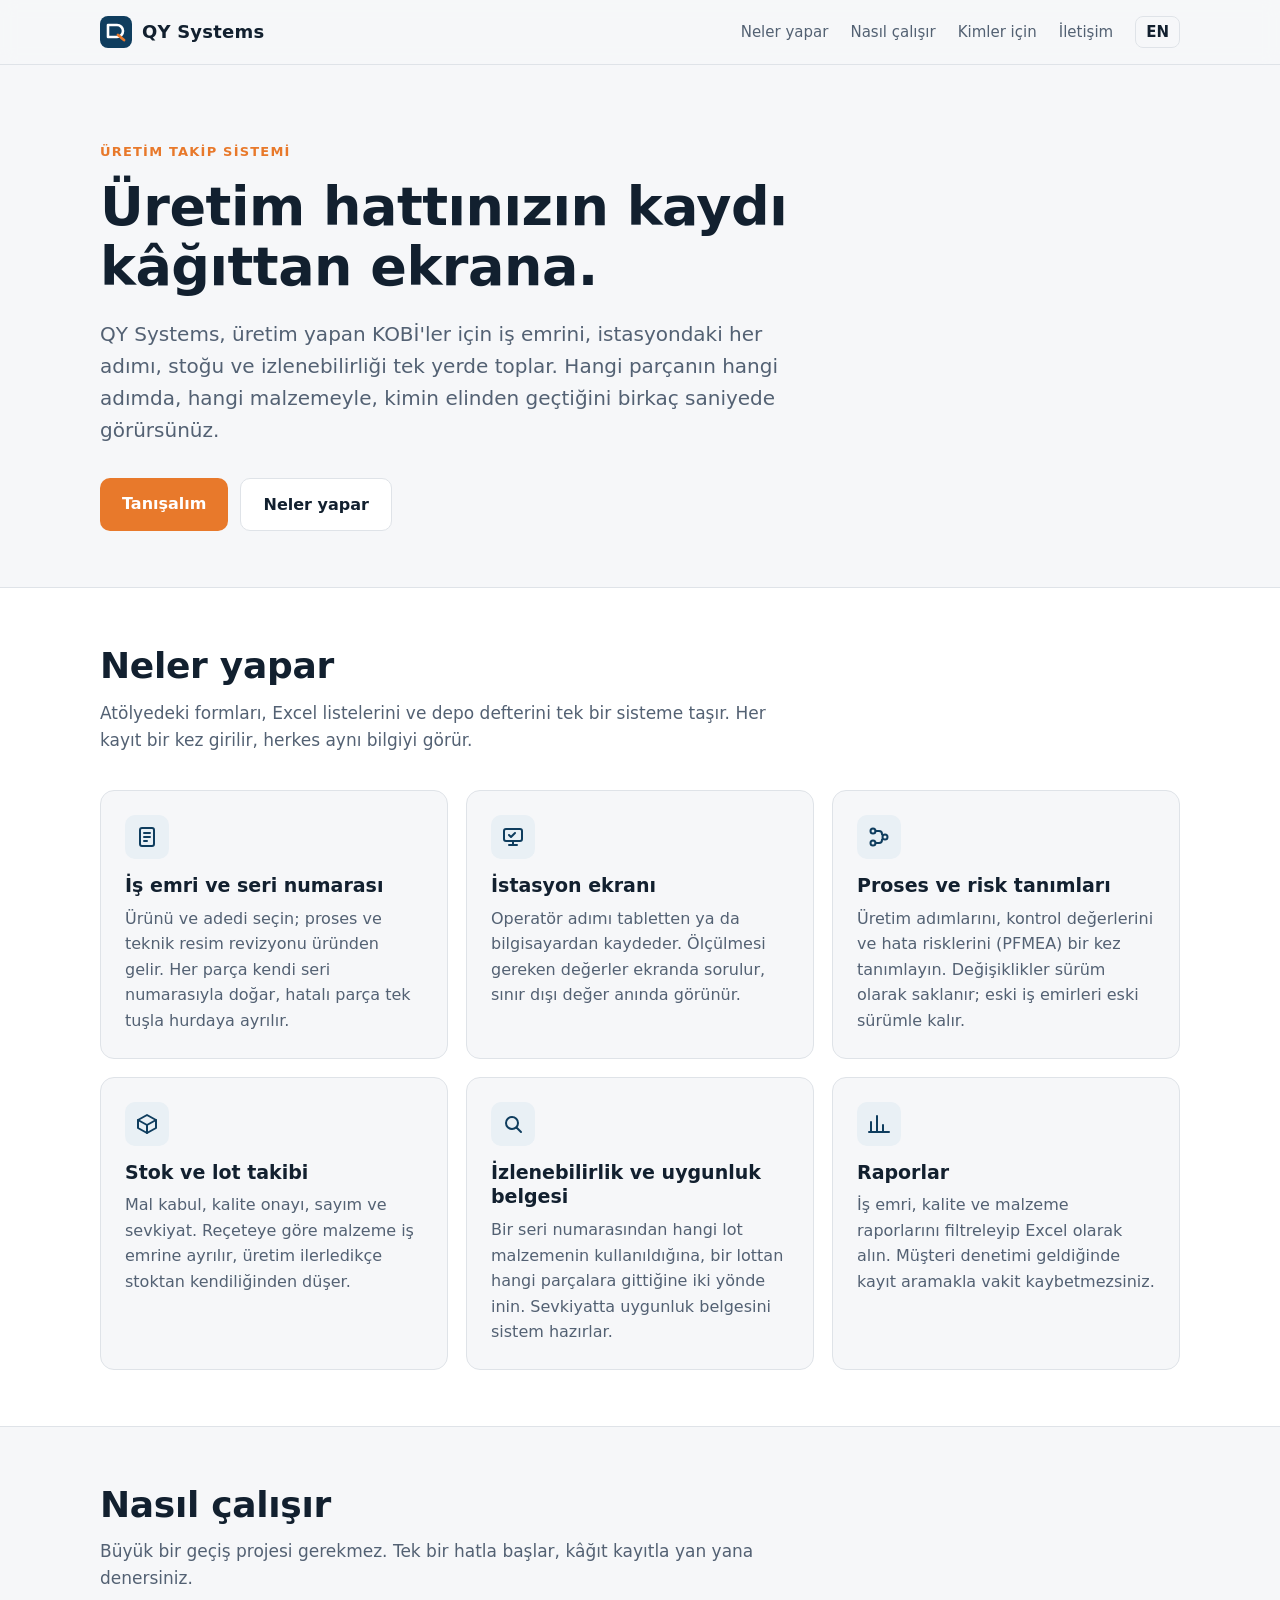
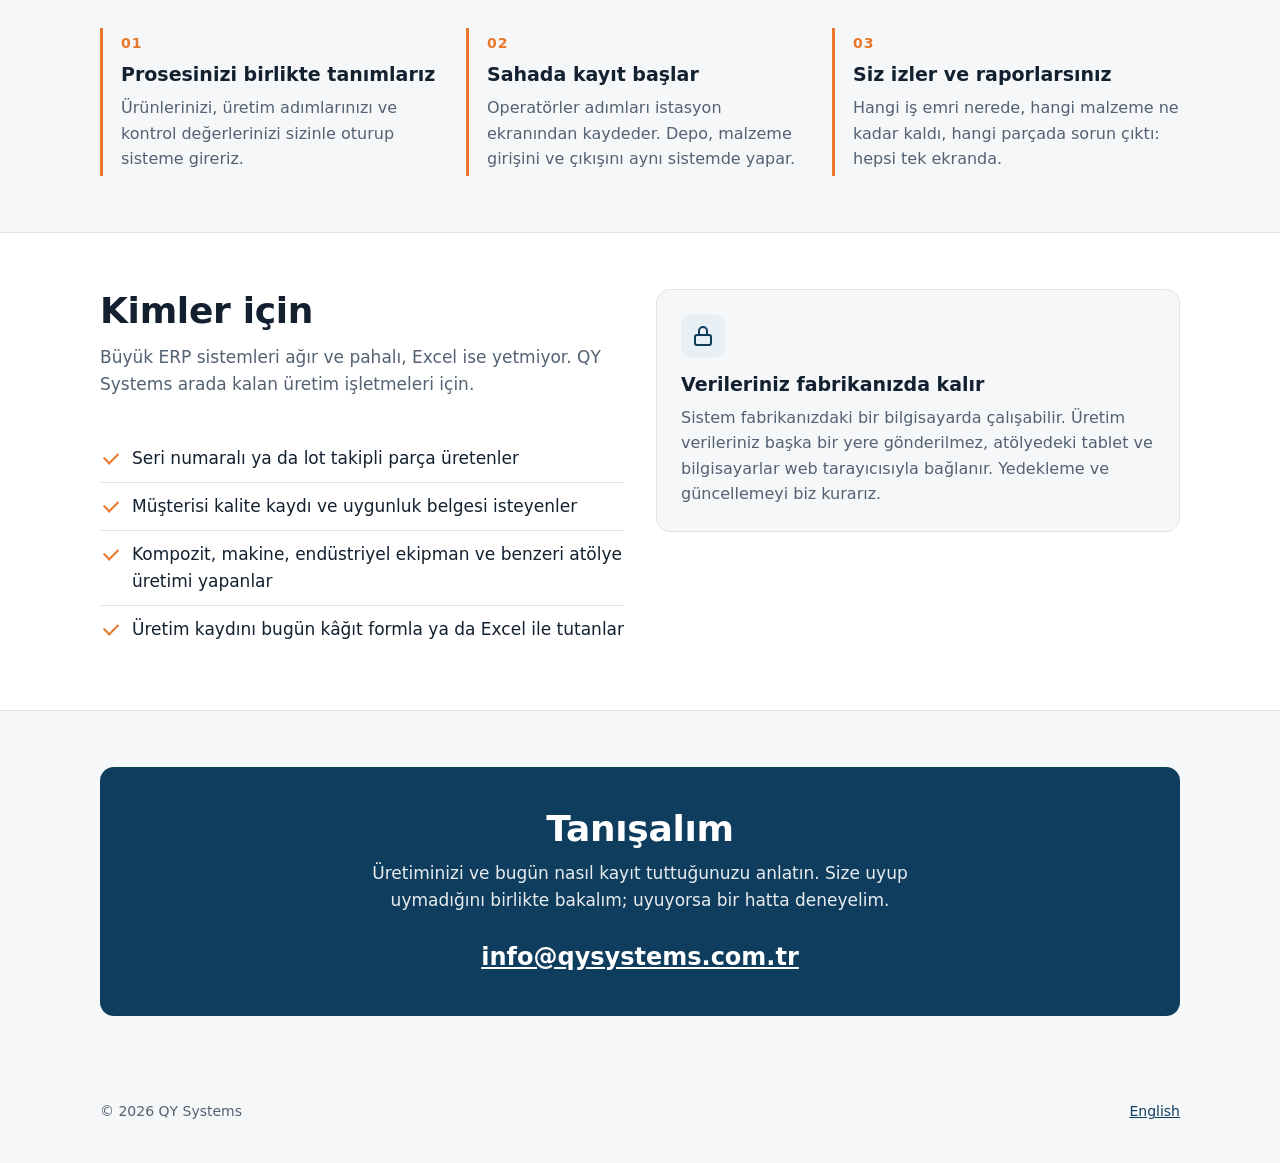
==== index.html @ 92a80983 "Site: ilk tanıtım sayfası - Türkçe ana sayfa ve İngilizce sayfa (en/) - Ortak görünüm, açık ve koyu " ====
<!doctype html>
<html lang="tr">
<head>
  <meta charset="utf-8">
  <meta name="viewport" content="width=device-width, initial-scale=1">
  <title>QY Systems | Üretim takip sistemi</title>
  <meta name="description" content="QY Systems, üretim yapan KOBİ'ler için iş emri, istasyon kaydı, stok ve izlenebilirliği tek yerde toplayan üretim takip sistemidir.">
  <link rel="icon" href="favicon.svg" type="image/svg+xml">
  <link rel="alternate" hreflang="tr" href="https://qysystems.com.tr/">
  <link rel="alternate" hreflang="en" href="https://qysystems.com.tr/en/">
  <meta property="og:title" content="QY Systems | Üretim takip sistemi">
  <meta property="og:description" content="İş emri, istasyon kaydı, stok ve izlenebilirlik tek yerde.">
  <meta property="og:type" content="website">
  <meta property="og:url" content="https://qysystems.com.tr/">
  <meta property="og:locale" content="tr_TR">
  <link rel="stylesheet" href="style.css">
</head>
<body>

<header class="top">
  <div class="wrap">
    <a class="brand" href="./" aria-label="QY Systems ana sayfa">
      <svg viewBox="0 0 32 32" aria-hidden="true"><rect width="32" height="32" rx="8" fill="#0f3d5e"/><path d="M8 9h9a6 6 0 0 1 6 6v0a6 6 0 0 1-6 6H8z" fill="none" stroke="#fff" stroke-width="2.6" stroke-linejoin="round"/><path d="M18 19l6 5" stroke="#e8792b" stroke-width="2.8" stroke-linecap="round"/></svg>
      QY Systems
    </a>
    <nav class="nav" aria-label="Ana menü">
      <a href="#ozellikler">Neler yapar</a>
      <a href="#nasil">Nasıl çalışır</a>
      <a href="#kimler">Kimler için</a>
      <a href="#iletisim">İletişim</a>
      <a class="lang" href="en/" hreflang="en" lang="en">EN</a>
    </nav>
  </div>
</header>

<main>

<div class="hero">
  <div class="wrap">
    <span class="eyebrow">Üretim takip sistemi</span>
    <h1>Üretim hattınızın kaydı kâğıttan ekrana.</h1>
    <p class="lead">QY Systems, üretim yapan KOBİ'ler için iş emrini, istasyondaki her adımı, stoğu ve izlenebilirliği tek yerde toplar. Hangi parçanın hangi adımda, hangi malzemeyle, kimin elinden geçtiğini birkaç saniyede görürsünüz.</p>
    <div class="buttons">
      <a class="btn primary" href="#iletisim">Tanışalım</a>
      <a class="btn ghost" href="#ozellikler">Neler yapar</a>
    </div>
  </div>
</div>

<section class="alt" id="ozellikler">
  <div class="wrap">
    <h2>Neler yapar</h2>
    <p class="section-lead">Atölyedeki formları, Excel listelerini ve depo defterini tek bir sisteme taşır. Her kayıt bir kez girilir, herkes aynı bilgiyi görür.</p>
    <div class="grid">
      <article class="card">
        <div class="icon"><svg viewBox="0 0 24 24" fill="none" stroke="currentColor" stroke-width="2" stroke-linecap="round" stroke-linejoin="round" aria-hidden="true"><rect x="5" y="3" width="14" height="18" rx="2"/><path d="M9 8h6M9 12h6M9 16h3"/></svg></div>
        <h3>İş emri ve seri numarası</h3>
        <p>Ürünü ve adedi seçin; proses ve teknik resim revizyonu üründen gelir. Her parça kendi seri numarasıyla doğar, hatalı parça tek tuşla hurdaya ayrılır.</p>
      </article>
      <article class="card">
        <div class="icon"><svg viewBox="0 0 24 24" fill="none" stroke="currentColor" stroke-width="2" stroke-linecap="round" stroke-linejoin="round" aria-hidden="true"><rect x="3" y="4" width="18" height="12" rx="2"/><path d="M8 20h8M12 16v4M8 10l2 2 4-4"/></svg></div>
        <h3>İstasyon ekranı</h3>
        <p>Operatör adımı tabletten ya da bilgisayardan kaydeder. Ölçülmesi gereken değerler ekranda sorulur, sınır dışı değer anında görünür.</p>
      </article>
      <article class="card">
        <div class="icon"><svg viewBox="0 0 24 24" fill="none" stroke="currentColor" stroke-width="2" stroke-linecap="round" stroke-linejoin="round" aria-hidden="true"><circle cx="6" cy="6" r="2.5"/><circle cx="18" cy="12" r="2.5"/><circle cx="6" cy="18" r="2.5"/><path d="M8.5 6H12a3 3 0 0 1 3 3v.5M8.5 18H12a3 3 0 0 0 3-3v-.5"/></svg></div>
        <h3>Proses ve risk tanımları</h3>
        <p>Üretim adımlarını, kontrol değerlerini ve hata risklerini (PFMEA) bir kez tanımlayın. Değişiklikler sürüm olarak saklanır; eski iş emirleri eski sürümle kalır.</p>
      </article>
      <article class="card">
        <div class="icon"><svg viewBox="0 0 24 24" fill="none" stroke="currentColor" stroke-width="2" stroke-linecap="round" stroke-linejoin="round" aria-hidden="true"><path d="M3 8l9-5 9 5v8l-9 5-9-5z"/><path d="M3 8l9 5 9-5M12 13v8"/></svg></div>
        <h3>Stok ve lot takibi</h3>
        <p>Mal kabul, kalite onayı, sayım ve sevkiyat. Reçeteye göre malzeme iş emrine ayrılır, üretim ilerledikçe stoktan kendiliğinden düşer.</p>
      </article>
      <article class="card">
        <div class="icon"><svg viewBox="0 0 24 24" fill="none" stroke="currentColor" stroke-width="2" stroke-linecap="round" stroke-linejoin="round" aria-hidden="true"><circle cx="11" cy="11" r="6"/><path d="M20 20l-4.5-4.5"/></svg></div>
        <h3>İzlenebilirlik ve uygunluk belgesi</h3>
        <p>Bir seri numarasından hangi lot malzemenin kullanıldığına, bir lottan hangi parçalara gittiğine iki yönde inin. Sevkiyatta uygunluk belgesini sistem hazırlar.</p>
      </article>
      <article class="card">
        <div class="icon"><svg viewBox="0 0 24 24" fill="none" stroke="currentColor" stroke-width="2" stroke-linecap="round" stroke-linejoin="round" aria-hidden="true"><path d="M4 20V10M10 20V4M16 20v-7M22 20H2"/></svg></div>
        <h3>Raporlar</h3>
        <p>İş emri, kalite ve malzeme raporlarını filtreleyip Excel olarak alın. Müşteri denetimi geldiğinde kayıt aramakla vakit kaybetmezsiniz.</p>
      </article>
    </div>
  </div>
</section>

<section id="nasil">
  <div class="wrap">
    <h2>Nasıl çalışır</h2>
    <p class="section-lead">Büyük bir geçiş projesi gerekmez. Tek bir hatla başlar, kâğıt kayıtla yan yana denersiniz.</p>
    <ol class="steps">
      <li>
        <h3>Prosesinizi birlikte tanımlarız</h3>
        <p>Ürünlerinizi, üretim adımlarınızı ve kontrol değerlerinizi sizinle oturup sisteme gireriz.</p>
      </li>
      <li>
        <h3>Sahada kayıt başlar</h3>
        <p>Operatörler adımları istasyon ekranından kaydeder. Depo, malzeme girişini ve çıkışını aynı sistemde yapar.</p>
      </li>
      <li>
        <h3>Siz izler ve raporlarsınız</h3>
        <p>Hangi iş emri nerede, hangi malzeme ne kadar kaldı, hangi parçada sorun çıktı: hepsi tek ekranda.</p>
      </li>
    </ol>
  </div>
</section>

<section class="alt" id="kimler">
  <div class="wrap split">
    <div>
      <h2>Kimler için</h2>
      <p class="section-lead">Büyük ERP sistemleri ağır ve pahalı, Excel ise yetmiyor. QY Systems arada kalan üretim işletmeleri için.</p>
      <ul class="checks">
        <li>Seri numaralı ya da lot takipli parça üretenler</li>
        <li>Müşterisi kalite kaydı ve uygunluk belgesi isteyenler</li>
        <li>Kompozit, makine, endüstriyel ekipman ve benzeri atölye üretimi yapanlar</li>
        <li>Üretim kaydını bugün kâğıt formla ya da Excel ile tutanlar</li>
      </ul>
    </div>
    <div class="card">
      <div class="icon"><svg viewBox="0 0 24 24" fill="none" stroke="currentColor" stroke-width="2" stroke-linecap="round" stroke-linejoin="round" aria-hidden="true"><rect x="4" y="11" width="16" height="10" rx="2"/><path d="M8 11V7a4 4 0 0 1 8 0v4"/></svg></div>
      <h3>Verileriniz fabrikanızda kalır</h3>
      <p>Sistem fabrikanızdaki bir bilgisayarda çalışabilir. Üretim verileriniz başka bir yere gönderilmez, atölyedeki tablet ve bilgisayarlar web tarayıcısıyla bağlanır. Yedekleme ve güncellemeyi biz kurarız.</p>
    </div>
  </div>
</section>

<section id="iletisim">
  <div class="wrap">
    <div class="contact">
      <h2>Tanışalım</h2>
      <p>Üretiminizi ve bugün nasıl kayıt tuttuğunuzu anlatın. Size uyup uymadığını birlikte bakalım; uyuyorsa bir hatta deneyelim.</p>
      <a class="mail" href="mailto:info@qysystems.com.tr">info@qysystems.com.tr</a>
    </div>
  </div>
</section>

</main>

<footer>
  <div class="wrap">
    <span>© 2026 QY Systems</span>
    <a href="en/" hreflang="en" lang="en">English</a>
  </div>
</footer>

</body>
</html>
---- style.css ----
/* QY Systems tanıtım sitesi. Dış kaynak (font, analiz, çerez) yok. */
:root {
  --bg: #f6f7f9;
  --surface: #ffffff;
  --ink: #12202f;
  --muted: #536173;
  --line: #dfe3e8;
  --brand: #0f3d5e;
  --accent: #e8792b;
  --accent-ink: #ffffff;
  --soft: #e9f0f5;
  --radius: 14px;
  --max: 1120px;
}

@media (prefers-color-scheme: dark) {
  :root {
    --bg: #0d151e;
    --surface: #142130;
    --ink: #e7edf3;
    --muted: #9fb0c2;
    --line: #22344a;
    --brand: #8cc4ea;
    --accent: #f08c45;
    --accent-ink: #1a0f06;
    --soft: #172a3d;
  }
}

* { box-sizing: border-box; }

html { scroll-behavior: smooth; }

body {
  margin: 0;
  background: var(--bg);
  color: var(--ink);
  font-family: system-ui, -apple-system, "Segoe UI", Roboto, "Helvetica Neue", Arial, sans-serif;
  font-size: 17px;
  line-height: 1.6;
  -webkit-text-size-adjust: 100%;
}

a { color: var(--brand); }

img, svg { max-width: 100%; }

.wrap {
  max-width: var(--max);
  margin: 0 auto;
  padding: 0 20px;
}

/* Üst menü */
.top {
  position: sticky;
  top: 0;
  z-index: 10;
  background: color-mix(in srgb, var(--bg) 88%, transparent);
  backdrop-filter: blur(8px);
  border-bottom: 1px solid var(--line);
}

.top .wrap {
  display: flex;
  align-items: center;
  gap: 16px;
  min-height: 64px;
}

.brand {
  display: flex;
  align-items: center;
  gap: 10px;
  color: var(--ink);
  font-weight: 700;
  font-size: 18px;
  text-decoration: none;
  letter-spacing: 0.2px;
}

.brand svg { width: 32px; height: 32px; flex: none; }

.nav {
  display: flex;
  gap: 22px;
  margin-left: auto;
  align-items: center;
}

.nav a {
  color: var(--muted);
  text-decoration: none;
  font-size: 15px;
}

.nav a:hover { color: var(--ink); }

.nav .lang {
  border: 1px solid var(--line);
  border-radius: 8px;
  padding: 3px 10px;
  color: var(--ink);
  font-weight: 600;
}

@media (max-width: 760px) {
  .nav a:not(.lang) { display: none; }
}

/* Giriş bölümü */
.hero { padding: 72px 0 56px; }

.eyebrow {
  display: inline-block;
  font-size: 13px;
  font-weight: 700;
  letter-spacing: 1.2px;
  text-transform: uppercase;
  color: var(--accent);
  margin-bottom: 14px;
}

h1 {
  font-size: clamp(32px, 6vw, 54px);
  line-height: 1.12;
  margin: 0 0 20px;
  letter-spacing: -0.5px;
  max-width: 820px;
}

.lead {
  font-size: clamp(17px, 2.2vw, 20px);
  color: var(--muted);
  max-width: 680px;
  margin: 0 0 32px;
}

.buttons { display: flex; flex-wrap: wrap; gap: 12px; }

.btn {
  display: inline-block;
  padding: 13px 22px;
  border-radius: 10px;
  font-weight: 600;
  text-decoration: none;
  font-size: 16px;
}

.btn.primary { background: var(--accent); color: var(--accent-ink); }
.btn.primary:hover { filter: brightness(1.06); }

.btn.ghost {
  border: 1px solid var(--line);
  color: var(--ink);
  background: var(--surface);
}

/* Bölümler */
section { padding: 56px 0; }

section.alt {
  background: var(--surface);
  border-top: 1px solid var(--line);
  border-bottom: 1px solid var(--line);
}

h2 {
  font-size: clamp(26px, 4vw, 36px);
  line-height: 1.2;
  margin: 0 0 12px;
  letter-spacing: -0.3px;
}

.section-lead {
  color: var(--muted);
  max-width: 680px;
  margin: 0 0 36px;
}

.grid {
  display: grid;
  gap: 18px;
  grid-template-columns: repeat(auto-fill, minmax(min(100%, 300px), 1fr));
}

.card {
  background: var(--surface);
  border: 1px solid var(--line);
  border-radius: var(--radius);
  padding: 24px;
}

section.alt .card { background: var(--bg); }

.card h3 { margin: 14px 0 8px; font-size: 19px; line-height: 1.3; }
.card p { margin: 0; color: var(--muted); font-size: 16px; }

.icon {
  width: 44px;
  height: 44px;
  border-radius: 10px;
  background: var(--soft);
  color: var(--brand);
  display: grid;
  place-items: center;
}

.icon svg { width: 24px; height: 24px; }

/* Adımlar */
.steps {
  display: grid;
  gap: 18px;
  grid-template-columns: repeat(auto-fit, minmax(min(100%, 260px), 1fr));
  counter-reset: step;
  padding: 0;
  margin: 0;
  list-style: none;
}

.steps li {
  counter-increment: step;
  border-left: 3px solid var(--accent);
  padding: 4px 0 4px 18px;
}

.steps li::before {
  content: counter(step, decimal-leading-zero);
  display: block;
  font-weight: 800;
  font-size: 14px;
  color: var(--accent);
  letter-spacing: 1px;
}

.steps h3 { margin: 4px 0 6px; font-size: 19px; }
.steps p { margin: 0; color: var(--muted); font-size: 16px; }

/* İki sütunlu bölüm */
.split {
  display: grid;
  gap: 32px;
  grid-template-columns: repeat(auto-fit, minmax(min(100%, 420px), 1fr));
  align-items: start;
}

.checks { list-style: none; padding: 0; margin: 0; }

.checks li {
  position: relative;
  padding: 10px 0 10px 32px;
  border-bottom: 1px solid var(--line);
}

.checks li:last-child { border-bottom: 0; }

.checks li::before {
  content: "";
  position: absolute;
  left: 4px;
  top: 17px;
  width: 12px;
  height: 7px;
  border-left: 2.5px solid var(--accent);
  border-bottom: 2.5px solid var(--accent);
  transform: rotate(-45deg);
}

/* İletişim */
.contact {
  background: var(--brand);
  color: #fff;
  border-radius: var(--radius);
  padding: 40px 28px;
  text-align: center;
}

@media (prefers-color-scheme: dark) {
  .contact { background: var(--soft); color: var(--ink); border: 1px solid var(--line); }
}

.contact h2 { margin-bottom: 10px; }
.contact p { margin: 0 auto 24px; max-width: 560px; opacity: 0.9; }

.contact .mail {
  display: inline-block;
  font-size: clamp(18px, 3.4vw, 24px);
  font-weight: 700;
  color: inherit;
  word-break: break-all;
}

footer {
  padding: 28px 0 40px;
  color: var(--muted);
  font-size: 14px;
}

footer .wrap {
  display: flex;
  flex-wrap: wrap;
  justify-content: space-between;
  gap: 8px;
}
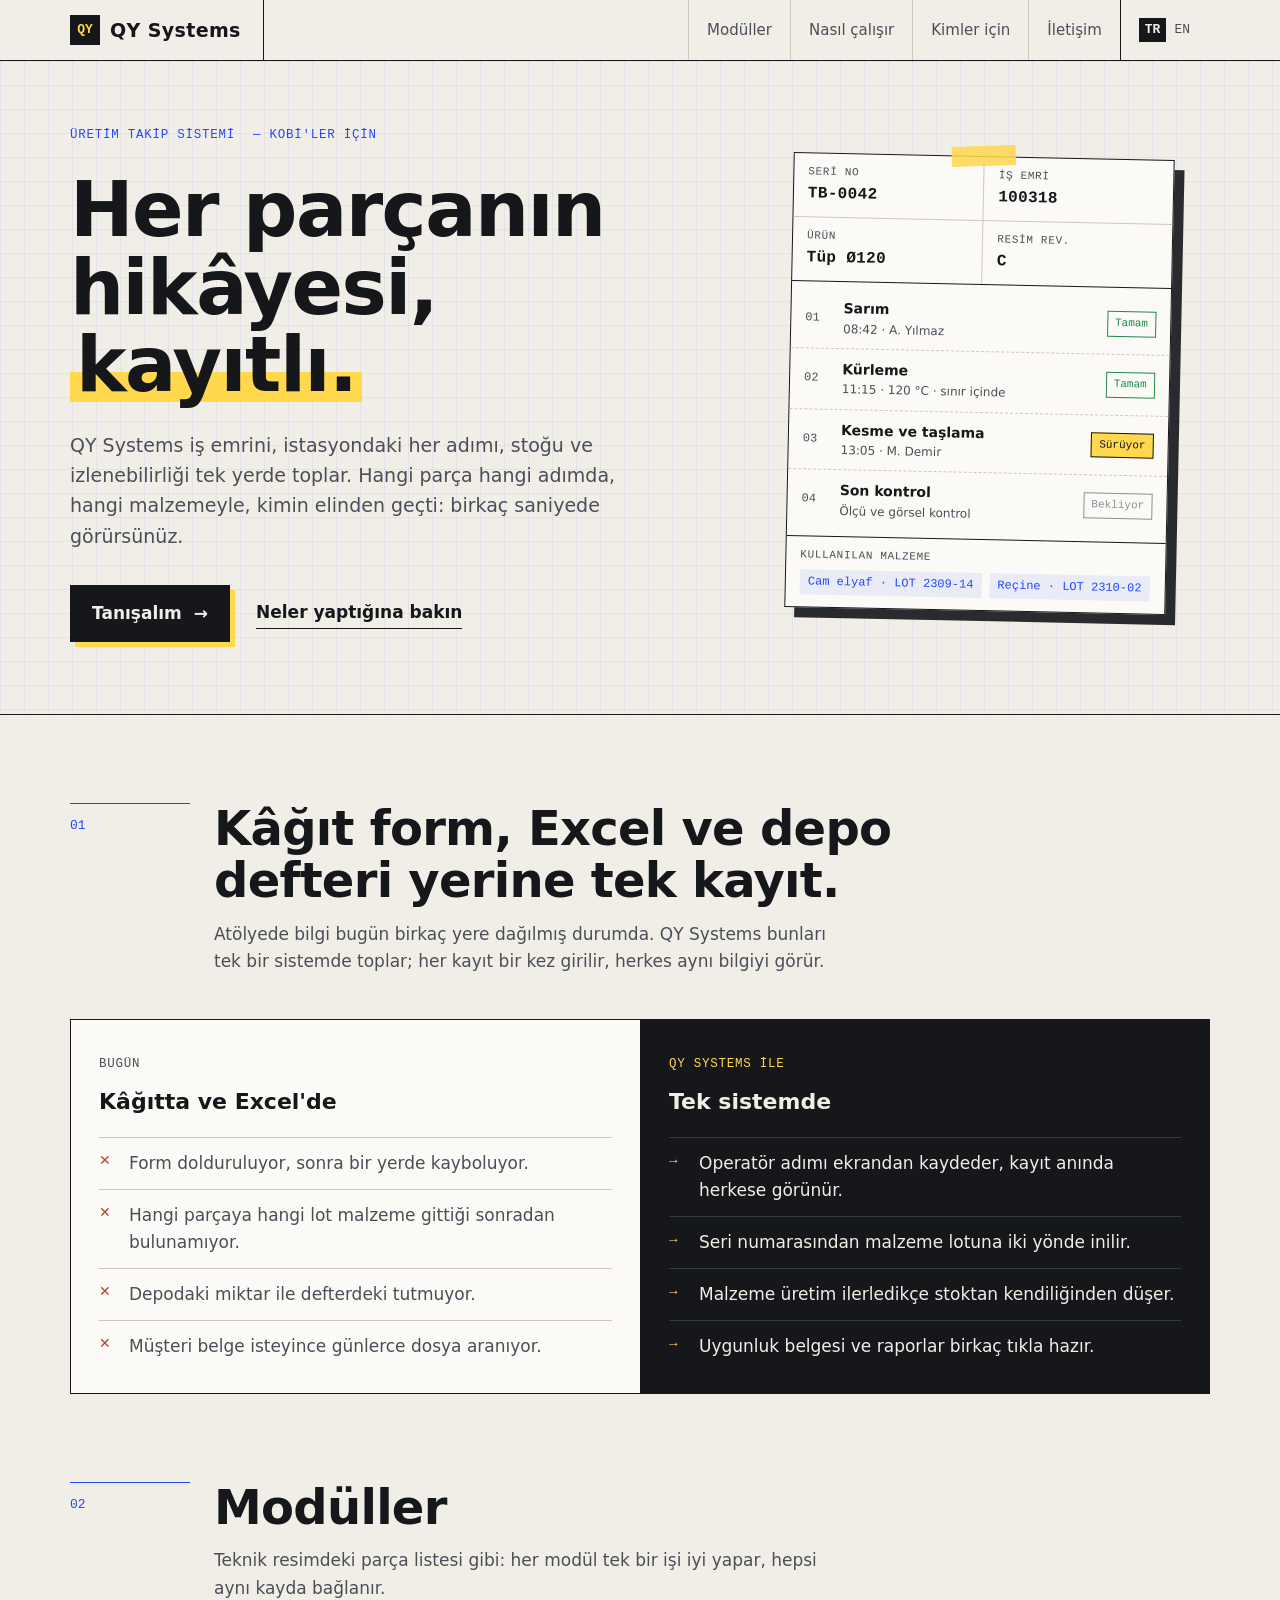
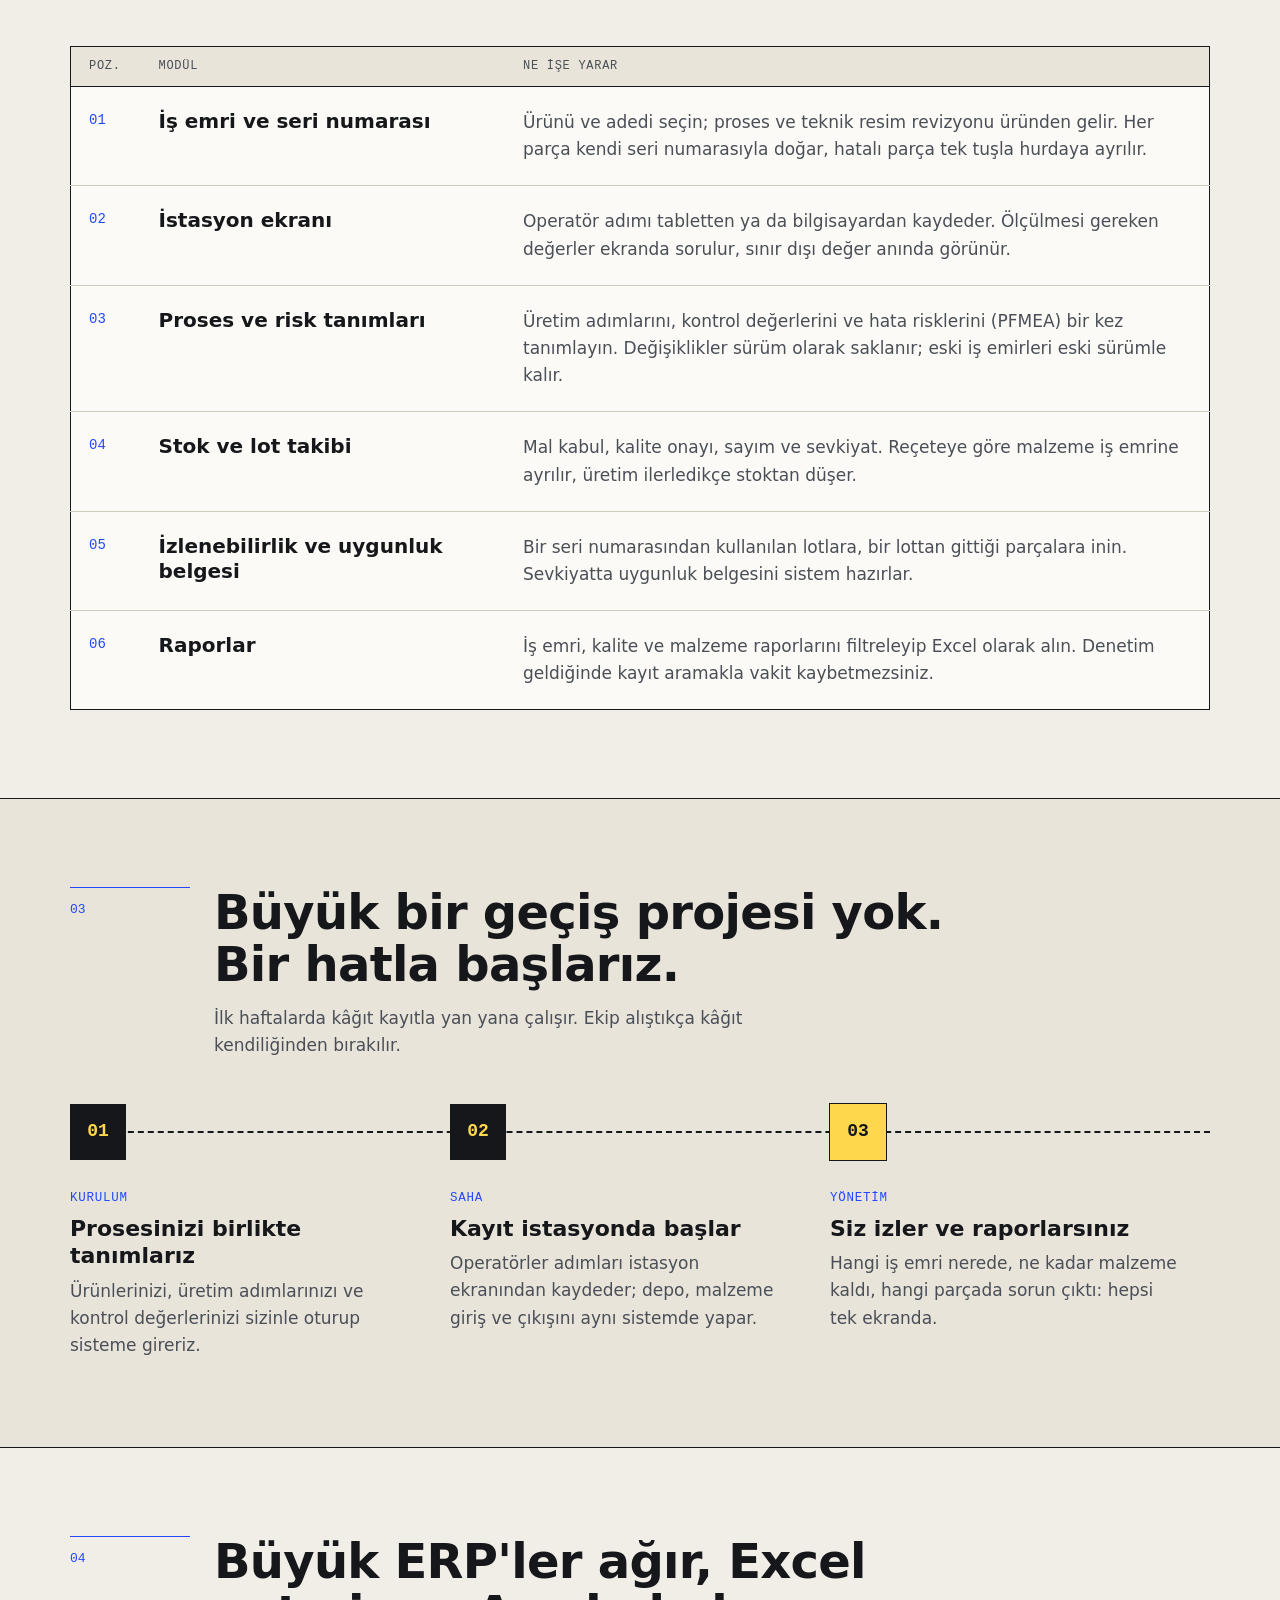
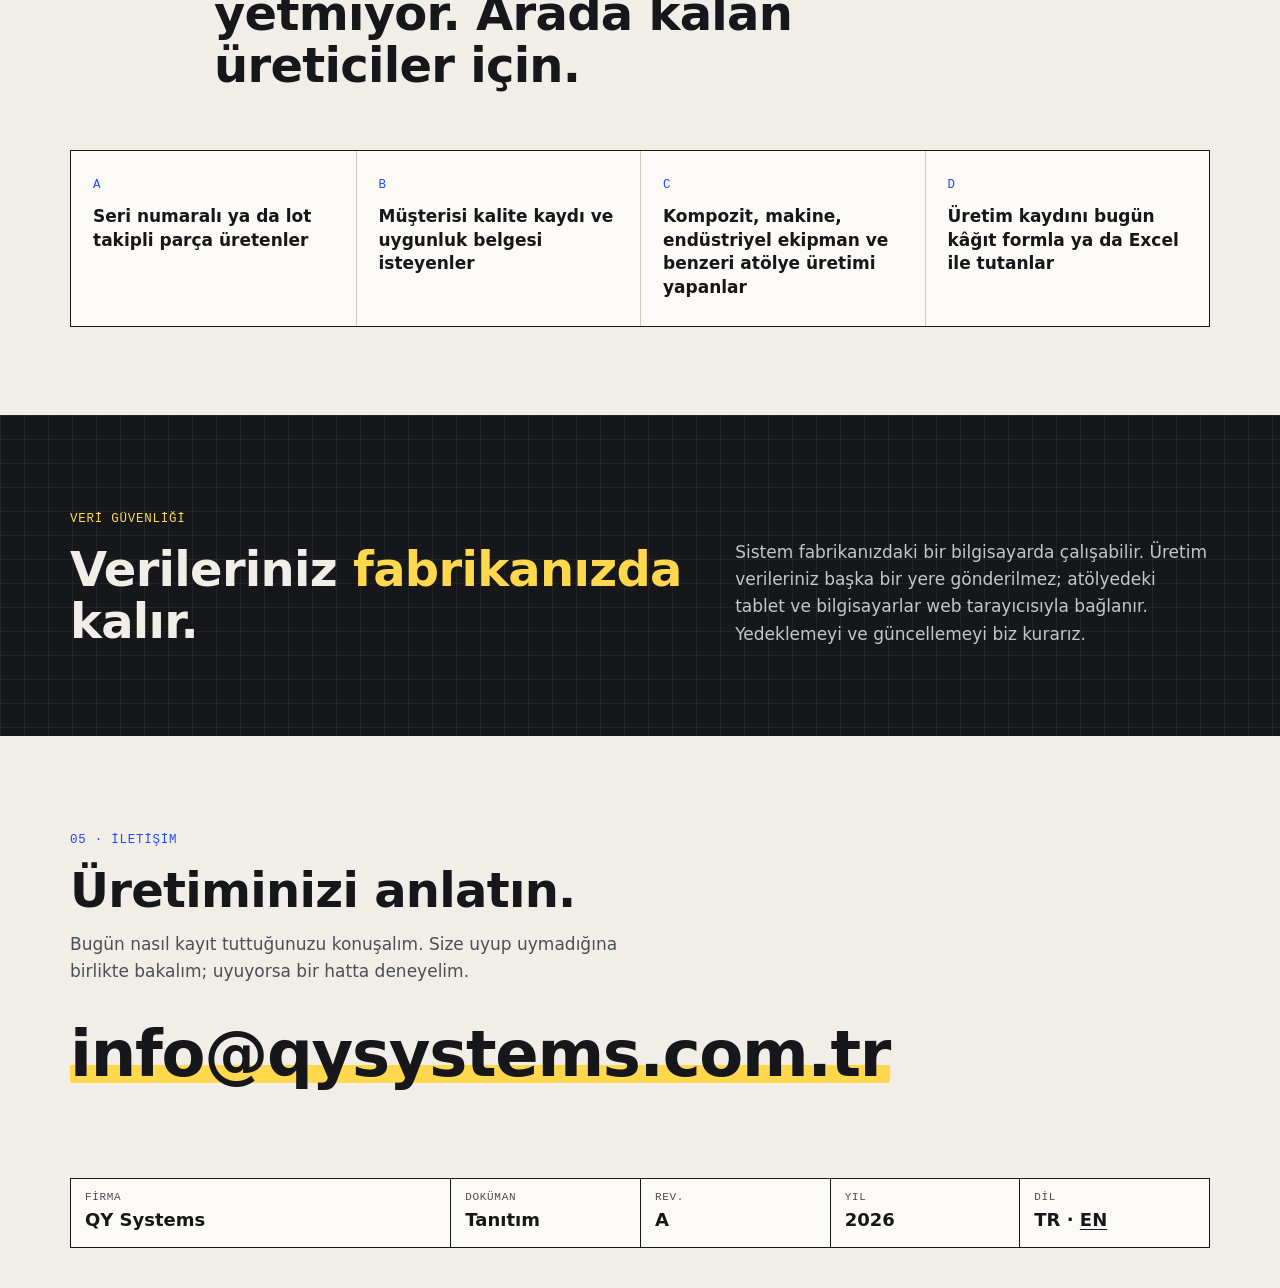
==== commit fc8bab77: "Site: teknik resim temalı yeni tasarım - Kâğıt zemin, ölçü ızgarası, antet biçiminde alt bilgi - Gir" ====
--- a/index.html
+++ b/index.html
@@ -5,11 +5,12 @@
   <meta name="viewport" content="width=device-width, initial-scale=1">
   <title>QY Systems | Üretim takip sistemi</title>
   <meta name="description" content="QY Systems, üretim yapan KOBİ'ler için iş emri, istasyon kaydı, stok ve izlenebilirliği tek yerde toplayan üretim takip sistemidir.">
+  <meta name="theme-color" content="#f1eee7">
   <link rel="icon" href="favicon.svg" type="image/svg+xml">
   <link rel="alternate" hreflang="tr" href="https://qysystems.com.tr/">
   <link rel="alternate" hreflang="en" href="https://qysystems.com.tr/en/">
   <meta property="og:title" content="QY Systems | Üretim takip sistemi">
-  <meta property="og:description" content="İş emri, istasyon kaydı, stok ve izlenebilirlik tek yerde.">
+  <meta property="og:description" content="Her parçanın hikâyesi, kayıtlı. İş emri, istasyon kaydı, stok ve izlenebilirlik tek yerde.">
   <meta property="og:type" content="website">
   <meta property="og:url" content="https://qysystems.com.tr/">
   <meta property="og:locale" content="tr_TR">
@@ -20,15 +21,15 @@
 <header class="top">
   <div class="wrap">
     <a class="brand" href="./" aria-label="QY Systems ana sayfa">
-      <svg viewBox="0 0 32 32" aria-hidden="true"><rect width="32" height="32" rx="8" fill="#0f3d5e"/><path d="M8 9h9a6 6 0 0 1 6 6v0a6 6 0 0 1-6 6H8z" fill="none" stroke="#fff" stroke-width="2.6" stroke-linejoin="round"/><path d="M18 19l6 5" stroke="#e8792b" stroke-width="2.8" stroke-linecap="round"/></svg>
+      <span class="glyph" aria-hidden="true">QY</span>
       QY Systems
     </a>
     <nav class="nav" aria-label="Ana menü">
-      <a href="#ozellikler">Neler yapar</a>
-      <a href="#nasil">Nasıl çalışır</a>
+      <a href="#moduller">Modüller</a>
+      <a href="#hat">Nasıl çalışır</a>
       <a href="#kimler">Kimler için</a>
       <a href="#iletisim">İletişim</a>
-      <a class="lang" href="en/" hreflang="en" lang="en">EN</a>
+      <a class="lang" href="en/" hreflang="en" aria-label="English version"><b>TR</b><span>EN</span></a>
     </nav>
   </div>
 </header>
@@ -37,103 +38,160 @@
 
 <div class="hero">
   <div class="wrap">
-    <span class="eyebrow">Üretim takip sistemi</span>
-    <h1>Üretim hattınızın kaydı kâğıttan ekrana.</h1>
-    <p class="lead">QY Systems, üretim yapan KOBİ'ler için iş emrini, istasyondaki her adımı, stoğu ve izlenebilirliği tek yerde toplar. Hangi parçanın hangi adımda, hangi malzemeyle, kimin elinden geçtiğini birkaç saniyede görürsünüz.</p>
-    <div class="buttons">
-      <a class="btn primary" href="#iletisim">Tanışalım</a>
-      <a class="btn ghost" href="#ozellikler">Neler yapar</a>
-    </div>
+    <div>
+      <div class="docline mono"><span>Üretim takip sistemi</span><span>KOBİ'ler için</span></div>
+      <h1>Her parçanın hikâyesi, <span class="mark">kayıtlı.</span></h1>
+      <p class="lead">QY Systems iş emrini, istasyondaki her adımı, stoğu ve izlenebilirliği tek yerde toplar. Hangi parça hangi adımda, hangi malzemeyle, kimin elinden geçti: birkaç saniyede görürsünüz.</p>
+      <div class="actions">
+        <a class="btn" href="#iletisim">Tanışalım <span aria-hidden="true">→</span></a>
+        <a class="link" href="#moduller">Neler yaptığına bakın</a>
+      </div>
+    </div>
+
+    <figure class="traveler" aria-label="Örnek iş emri kartı">
+      <div class="tv-head">
+        <div><span class="tv-label mono">Seri no</span><span class="tv-val">TB-0042</span></div>
+        <div><span class="tv-label mono">İş emri</span><span class="tv-val">100318</span></div>
+        <div><span class="tv-label mono">Ürün</span><span class="tv-val">Tüp Ø120</span></div>
+        <div><span class="tv-label mono">Resim rev.</span><span class="tv-val">C</span></div>
+      </div>
+      <ol class="tv-steps">
+        <li><span class="n">01</span><span class="t">Sarım<small>08:42 · A. Yılmaz</small></span><span class="st done">Tamam</span></li>
+        <li><span class="n">02</span><span class="t">Kürleme<small>11:15 · 120 °C · sınır içinde</small></span><span class="st done">Tamam</span></li>
+        <li><span class="n">03</span><span class="t">Kesme ve taşlama<small>13:05 · M. Demir</small></span><span class="st now">Sürüyor</span></li>
+        <li><span class="n">04</span><span class="t">Son kontrol<small>Ölçü ve görsel kontrol</small></span><span class="st wait">Bekliyor</span></li>
+      </ol>
+      <div class="tv-lots">
+        <span class="tv-label mono">Kullanılan malzeme</span>
+        <span class="lot">Cam elyaf · LOT 2309-14</span>
+        <span class="lot">Reçine · LOT 2310-02</span>
+      </div>
+    </figure>
   </div>
 </div>
 
-<section class="alt" id="ozellikler">
-  <div class="wrap">
-    <h2>Neler yapar</h2>
-    <p class="section-lead">Atölyedeki formları, Excel listelerini ve depo defterini tek bir sisteme taşır. Her kayıt bir kez girilir, herkes aynı bilgiyi görür.</p>
-    <div class="grid">
-      <article class="card">
-        <div class="icon"><svg viewBox="0 0 24 24" fill="none" stroke="currentColor" stroke-width="2" stroke-linecap="round" stroke-linejoin="round" aria-hidden="true"><rect x="5" y="3" width="14" height="18" rx="2"/><path d="M9 8h6M9 12h6M9 16h3"/></svg></div>
-        <h3>İş emri ve seri numarası</h3>
-        <p>Ürünü ve adedi seçin; proses ve teknik resim revizyonu üründen gelir. Her parça kendi seri numarasıyla doğar, hatalı parça tek tuşla hurdaya ayrılır.</p>
-      </article>
-      <article class="card">
-        <div class="icon"><svg viewBox="0 0 24 24" fill="none" stroke="currentColor" stroke-width="2" stroke-linecap="round" stroke-linejoin="round" aria-hidden="true"><rect x="3" y="4" width="18" height="12" rx="2"/><path d="M8 20h8M12 16v4M8 10l2 2 4-4"/></svg></div>
-        <h3>İstasyon ekranı</h3>
-        <p>Operatör adımı tabletten ya da bilgisayardan kaydeder. Ölçülmesi gereken değerler ekranda sorulur, sınır dışı değer anında görünür.</p>
-      </article>
-      <article class="card">
-        <div class="icon"><svg viewBox="0 0 24 24" fill="none" stroke="currentColor" stroke-width="2" stroke-linecap="round" stroke-linejoin="round" aria-hidden="true"><circle cx="6" cy="6" r="2.5"/><circle cx="18" cy="12" r="2.5"/><circle cx="6" cy="18" r="2.5"/><path d="M8.5 6H12a3 3 0 0 1 3 3v.5M8.5 18H12a3 3 0 0 0 3-3v-.5"/></svg></div>
-        <h3>Proses ve risk tanımları</h3>
-        <p>Üretim adımlarını, kontrol değerlerini ve hata risklerini (PFMEA) bir kez tanımlayın. Değişiklikler sürüm olarak saklanır; eski iş emirleri eski sürümle kalır.</p>
-      </article>
-      <article class="card">
-        <div class="icon"><svg viewBox="0 0 24 24" fill="none" stroke="currentColor" stroke-width="2" stroke-linecap="round" stroke-linejoin="round" aria-hidden="true"><path d="M3 8l9-5 9 5v8l-9 5-9-5z"/><path d="M3 8l9 5 9-5M12 13v8"/></svg></div>
-        <h3>Stok ve lot takibi</h3>
-        <p>Mal kabul, kalite onayı, sayım ve sevkiyat. Reçeteye göre malzeme iş emrine ayrılır, üretim ilerledikçe stoktan kendiliğinden düşer.</p>
-      </article>
-      <article class="card">
-        <div class="icon"><svg viewBox="0 0 24 24" fill="none" stroke="currentColor" stroke-width="2" stroke-linecap="round" stroke-linejoin="round" aria-hidden="true"><circle cx="11" cy="11" r="6"/><path d="M20 20l-4.5-4.5"/></svg></div>
-        <h3>İzlenebilirlik ve uygunluk belgesi</h3>
-        <p>Bir seri numarasından hangi lot malzemenin kullanıldığına, bir lottan hangi parçalara gittiğine iki yönde inin. Sevkiyatta uygunluk belgesini sistem hazırlar.</p>
-      </article>
-      <article class="card">
-        <div class="icon"><svg viewBox="0 0 24 24" fill="none" stroke="currentColor" stroke-width="2" stroke-linecap="round" stroke-linejoin="round" aria-hidden="true"><path d="M4 20V10M10 20V4M16 20v-7M22 20H2"/></svg></div>
-        <h3>Raporlar</h3>
-        <p>İş emri, kalite ve malzeme raporlarını filtreleyip Excel olarak alın. Müşteri denetimi geldiğinde kayıt aramakla vakit kaybetmezsiniz.</p>
-      </article>
-    </div>
-  </div>
-</section>
-
-<section id="nasil">
-  <div class="wrap">
-    <h2>Nasıl çalışır</h2>
-    <p class="section-lead">Büyük bir geçiş projesi gerekmez. Tek bir hatla başlar, kâğıt kayıtla yan yana denersiniz.</p>
-    <ol class="steps">
+<section>
+  <div class="wrap">
+    <div class="sec-head">
+      <div class="sec-no">01</div>
+      <div>
+        <h2>Kâğıt form, Excel ve depo defteri yerine tek kayıt.</h2>
+        <p>Atölyede bilgi bugün birkaç yere dağılmış durumda. QY Systems bunları tek bir sistemde toplar; her kayıt bir kez girilir, herkes aynı bilgiyi görür.</p>
+      </div>
+    </div>
+    <div class="versus">
+      <div class="before">
+        <span class="mono">Bugün</span>
+        <h3>Kâğıtta ve Excel'de</h3>
+        <ul>
+          <li>Form dolduruluyor, sonra bir yerde kayboluyor.</li>
+          <li>Hangi parçaya hangi lot malzeme gittiği sonradan bulunamıyor.</li>
+          <li>Depodaki miktar ile defterdeki tutmuyor.</li>
+          <li>Müşteri belge isteyince günlerce dosya aranıyor.</li>
+        </ul>
+      </div>
+      <div class="after">
+        <span class="mono">QY Systems ile</span>
+        <h3>Tek sistemde</h3>
+        <ul>
+          <li>Operatör adımı ekrandan kaydeder, kayıt anında herkese görünür.</li>
+          <li>Seri numarasından malzeme lotuna iki yönde inilir.</li>
+          <li>Malzeme üretim ilerledikçe stoktan kendiliğinden düşer.</li>
+          <li>Uygunluk belgesi ve raporlar birkaç tıkla hazır.</li>
+        </ul>
+      </div>
+    </div>
+  </div>
+</section>
+
+<section id="moduller" style="padding-top:0">
+  <div class="wrap">
+    <div class="sec-head">
+      <div class="sec-no">02</div>
+      <div>
+        <h2>Modüller</h2>
+        <p>Teknik resimdeki parça listesi gibi: her modül tek bir işi iyi yapar, hepsi aynı kayda bağlanır.</p>
+      </div>
+    </div>
+    <table class="parts">
+      <thead><tr><th>Poz.</th><th>Modül</th><th>Ne işe yarar</th></tr></thead>
+      <tbody>
+        <tr><td>01</td><td>İş emri ve seri numarası</td><td>Ürünü ve adedi seçin; proses ve teknik resim revizyonu üründen gelir. Her parça kendi seri numarasıyla doğar, hatalı parça tek tuşla hurdaya ayrılır.</td></tr>
+        <tr><td>02</td><td>İstasyon ekranı</td><td>Operatör adımı tabletten ya da bilgisayardan kaydeder. Ölçülmesi gereken değerler ekranda sorulur, sınır dışı değer anında görünür.</td></tr>
+        <tr><td>03</td><td>Proses ve risk tanımları</td><td>Üretim adımlarını, kontrol değerlerini ve hata risklerini (PFMEA) bir kez tanımlayın. Değişiklikler sürüm olarak saklanır; eski iş emirleri eski sürümle kalır.</td></tr>
+        <tr><td>04</td><td>Stok ve lot takibi</td><td>Mal kabul, kalite onayı, sayım ve sevkiyat. Reçeteye göre malzeme iş emrine ayrılır, üretim ilerledikçe stoktan düşer.</td></tr>
+        <tr><td>05</td><td>İzlenebilirlik ve uygunluk belgesi</td><td>Bir seri numarasından kullanılan lotlara, bir lottan gittiği parçalara inin. Sevkiyatta uygunluk belgesini sistem hazırlar.</td></tr>
+        <tr><td>06</td><td>Raporlar</td><td>İş emri, kalite ve malzeme raporlarını filtreleyip Excel olarak alın. Denetim geldiğinde kayıt aramakla vakit kaybetmezsiniz.</td></tr>
+      </tbody>
+    </table>
+  </div>
+</section>
+
+<section class="line-sec" id="hat">
+  <div class="wrap">
+    <div class="sec-head">
+      <div class="sec-no">03</div>
+      <div>
+        <h2>Büyük bir geçiş projesi yok. Bir hatla başlarız.</h2>
+        <p>İlk haftalarda kâğıt kayıtla yan yana çalışır. Ekip alıştıkça kâğıt kendiliğinden bırakılır.</p>
+      </div>
+    </div>
+    <ol class="line">
       <li>
+        <span class="station">01</span>
+        <span class="mono">Kurulum</span>
         <h3>Prosesinizi birlikte tanımlarız</h3>
         <p>Ürünlerinizi, üretim adımlarınızı ve kontrol değerlerinizi sizinle oturup sisteme gireriz.</p>
       </li>
       <li>
-        <h3>Sahada kayıt başlar</h3>
-        <p>Operatörler adımları istasyon ekranından kaydeder. Depo, malzeme girişini ve çıkışını aynı sistemde yapar.</p>
+        <span class="station">02</span>
+        <span class="mono">Saha</span>
+        <h3>Kayıt istasyonda başlar</h3>
+        <p>Operatörler adımları istasyon ekranından kaydeder; depo, malzeme giriş ve çıkışını aynı sistemde yapar.</p>
       </li>
       <li>
+        <span class="station">03</span>
+        <span class="mono">Yönetim</span>
         <h3>Siz izler ve raporlarsınız</h3>
-        <p>Hangi iş emri nerede, hangi malzeme ne kadar kaldı, hangi parçada sorun çıktı: hepsi tek ekranda.</p>
+        <p>Hangi iş emri nerede, ne kadar malzeme kaldı, hangi parçada sorun çıktı: hepsi tek ekranda.</p>
       </li>
     </ol>
   </div>
 </section>
 
-<section class="alt" id="kimler">
-  <div class="wrap split">
+<section id="kimler">
+  <div class="wrap">
+    <div class="sec-head">
+      <div class="sec-no">04</div>
+      <div>
+        <h2>Büyük ERP'ler ağır, Excel yetmiyor. Arada kalan üreticiler için.</h2>
+      </div>
+    </div>
+    <div class="fit">
+      <div><span class="mono">A</span><p>Seri numaralı ya da lot takipli parça üretenler</p></div>
+      <div><span class="mono">B</span><p>Müşterisi kalite kaydı ve uygunluk belgesi isteyenler</p></div>
+      <div><span class="mono">C</span><p>Kompozit, makine, endüstriyel ekipman ve benzeri atölye üretimi yapanlar</p></div>
+      <div><span class="mono">D</span><p>Üretim kaydını bugün kâğıt formla ya da Excel ile tutanlar</p></div>
+    </div>
+  </div>
+</section>
+
+<section class="band">
+  <div class="wrap">
     <div>
-      <h2>Kimler için</h2>
-      <p class="section-lead">Büyük ERP sistemleri ağır ve pahalı, Excel ise yetmiyor. QY Systems arada kalan üretim işletmeleri için.</p>
-      <ul class="checks">
-        <li>Seri numaralı ya da lot takipli parça üretenler</li>
-        <li>Müşterisi kalite kaydı ve uygunluk belgesi isteyenler</li>
-        <li>Kompozit, makine, endüstriyel ekipman ve benzeri atölye üretimi yapanlar</li>
-        <li>Üretim kaydını bugün kâğıt formla ya da Excel ile tutanlar</li>
-      </ul>
-    </div>
-    <div class="card">
-      <div class="icon"><svg viewBox="0 0 24 24" fill="none" stroke="currentColor" stroke-width="2" stroke-linecap="round" stroke-linejoin="round" aria-hidden="true"><rect x="4" y="11" width="16" height="10" rx="2"/><path d="M8 11V7a4 4 0 0 1 8 0v4"/></svg></div>
-      <h3>Verileriniz fabrikanızda kalır</h3>
-      <p>Sistem fabrikanızdaki bir bilgisayarda çalışabilir. Üretim verileriniz başka bir yere gönderilmez, atölyedeki tablet ve bilgisayarlar web tarayıcısıyla bağlanır. Yedekleme ve güncellemeyi biz kurarız.</p>
-    </div>
-  </div>
-</section>
-
-<section id="iletisim">
-  <div class="wrap">
-    <div class="contact">
-      <h2>Tanışalım</h2>
-      <p>Üretiminizi ve bugün nasıl kayıt tuttuğunuzu anlatın. Size uyup uymadığını birlikte bakalım; uyuyorsa bir hatta deneyelim.</p>
-      <a class="mail" href="mailto:info@qysystems.com.tr">info@qysystems.com.tr</a>
-    </div>
+      <span class="mono">Veri güvenliği</span>
+      <h2>Verileriniz <em>fabrikanızda</em> kalır.</h2>
+    </div>
+    <p>Sistem fabrikanızdaki bir bilgisayarda çalışabilir. Üretim verileriniz başka bir yere gönderilmez; atölyedeki tablet ve bilgisayarlar web tarayıcısıyla bağlanır. Yedeklemeyi ve güncellemeyi biz kurarız.</p>
+  </div>
+</section>
+
+<section class="contact" id="iletisim">
+  <div class="wrap">
+    <span class="mono">05 · İletişim</span>
+    <h2>Üretiminizi anlatın.</h2>
+    <p>Bugün nasıl kayıt tuttuğunuzu konuşalım. Size uyup uymadığına birlikte bakalım; uyuyorsa bir hatta deneyelim.</p>
+    <a class="mail" href="mailto:info@qysystems.com.tr">info@qysystems.com.tr</a>
   </div>
 </section>
 
@@ -141,8 +199,13 @@
 
 <footer>
   <div class="wrap">
-    <span>© 2026 QY Systems</span>
-    <a href="en/" hreflang="en" lang="en">English</a>
+    <div class="titleblock">
+      <div><span class="tv-label">Firma</span><strong>QY Systems</strong></div>
+      <div><span class="tv-label">Doküman</span><strong>Tanıtım</strong></div>
+      <div><span class="tv-label">Rev.</span><strong>A</strong></div>
+      <div><span class="tv-label">Yıl</span><strong>2026</strong></div>
+      <div><span class="tv-label">Dil</span><strong>TR · <a href="en/" hreflang="en" lang="en">EN</a></strong></div>
+    </div>
   </div>
 </footer>
 
--- a/style.css
+++ b/style.css
@@ -1,30 +1,24 @@
-/* QY Systems tanıtım sitesi. Dış kaynak (font, analiz, çerez) yok. */
+/* QY Systems tanıtım sitesi.
+   Tasarım dili: teknik resim. Kâğıt zemin, ölçü ızgarası, antet tablosu,
+   seri numarası gibi eşit aralıklı etiketler. Dış kaynak (font, analiz,
+   çerez) yok. */
 :root {
-  --bg: #f6f7f9;
-  --surface: #ffffff;
-  --ink: #12202f;
-  --muted: #536173;
-  --line: #dfe3e8;
-  --brand: #0f3d5e;
-  --accent: #e8792b;
-  --accent-ink: #ffffff;
-  --soft: #e9f0f5;
-  --radius: 14px;
-  --max: 1120px;
-}
-
-@media (prefers-color-scheme: dark) {
-  :root {
-    --bg: #0d151e;
-    --surface: #142130;
-    --ink: #e7edf3;
-    --muted: #9fb0c2;
-    --line: #22344a;
-    --brand: #8cc4ea;
-    --accent: #f08c45;
-    --accent-ink: #1a0f06;
-    --soft: #172a3d;
-  }
+  color-scheme: light;
+  --paper: #f1eee7;
+  --paper-2: #e8e4da;
+  --sheet: #fbfaf6;
+  --ink: #15171a;
+  --ink-2: #4a4f57;
+  --rule: #15171a;
+  --hair: #cfc9bb;
+  --grid: rgba(35, 72, 255, 0.07);
+  --blue: #2348ff;
+  --mark: #ffd84d;
+  --ok: #1f8a4c;
+  --max: 1180px;
+  --display: "Bahnschrift", "DIN Alternate", "DIN Next", "Segoe UI Variable Display", "Segoe UI", system-ui, sans-serif;
+  --body: "Segoe UI Variable Text", "Segoe UI", system-ui, -apple-system, Roboto, "Helvetica Neue", Arial, sans-serif;
+  --mono: "Cascadia Mono", "SF Mono", Consolas, "Roboto Mono", ui-monospace, monospace;
 }
 
 * { box-sizing: border-box; }
@@ -33,22 +27,32 @@
 
 body {
   margin: 0;
-  background: var(--bg);
+  background: var(--paper);
   color: var(--ink);
-  font-family: system-ui, -apple-system, "Segoe UI", Roboto, "Helvetica Neue", Arial, sans-serif;
+  font-family: var(--body);
   font-size: 17px;
   line-height: 1.6;
   -webkit-text-size-adjust: 100%;
 }
 
-a { color: var(--brand); }
-
-img, svg { max-width: 100%; }
+a { color: inherit; }
 
 .wrap {
   max-width: var(--max);
   margin: 0 auto;
   padding: 0 20px;
+}
+
+.mono {
+  font-family: var(--mono);
+  font-size: 12.5px;
+  letter-spacing: 0.06em;
+  text-transform: uppercase;
+}
+
+.mark {
+  background: linear-gradient(transparent 58%, var(--mark) 58%, var(--mark) 92%, transparent 92%);
+  padding: 0 0.08em;
 }
 
 /* Üst menü */
@@ -56,250 +60,544 @@
   position: sticky;
   top: 0;
   z-index: 10;
-  background: color-mix(in srgb, var(--bg) 88%, transparent);
-  backdrop-filter: blur(8px);
-  border-bottom: 1px solid var(--line);
+  background: var(--paper);
+  border-bottom: 1.5px solid var(--rule);
 }
 
 .top .wrap {
   display: flex;
-  align-items: center;
-  gap: 16px;
-  min-height: 64px;
+  align-items: stretch;
+  min-height: 60px;
 }
 
 .brand {
   display: flex;
   align-items: center;
   gap: 10px;
-  color: var(--ink);
-  font-weight: 700;
-  font-size: 18px;
   text-decoration: none;
-  letter-spacing: 0.2px;
-}
-
-.brand svg { width: 32px; height: 32px; flex: none; }
+  font-family: var(--display);
+  font-weight: 700;
+  font-size: 19px;
+  letter-spacing: 0.02em;
+  padding-right: 22px;
+  border-right: 1.5px solid var(--rule);
+}
+
+.brand .glyph {
+  display: grid;
+  place-items: center;
+  width: 30px;
+  height: 30px;
+  background: var(--ink);
+  color: var(--mark);
+  font-family: var(--mono);
+  font-size: 13px;
+  font-weight: 700;
+  letter-spacing: 0;
+}
 
 .nav {
   display: flex;
-  gap: 22px;
+  align-items: stretch;
   margin-left: auto;
+}
+
+.nav a {
+  display: flex;
   align-items: center;
-}
-
-.nav a {
-  color: var(--muted);
+  padding: 0 18px;
   text-decoration: none;
   font-size: 15px;
-}
-
-.nav a:hover { color: var(--ink); }
+  color: var(--ink-2);
+  border-left: 1px solid var(--hair);
+}
+
+.nav a:hover { color: var(--ink); background: var(--paper-2); }
 
 .nav .lang {
-  border: 1px solid var(--line);
-  border-radius: 8px;
-  padding: 3px 10px;
+  font-family: var(--mono);
+  font-size: 13px;
   color: var(--ink);
+  border-left: 1.5px solid var(--rule);
+  gap: 6px;
+}
+
+.nav .lang b { background: var(--ink); color: var(--paper); padding: 2px 6px; font-weight: 600; }
+.nav .lang span { padding: 2px 2px; color: var(--ink-2); }
+
+@media (max-width: 820px) {
+  .nav a:not(.lang) { display: none; }
+  .brand { border-right: 0; }
+}
+
+/* Giriş */
+.hero {
+  background-color: var(--paper);
+  background-image:
+    linear-gradient(var(--grid) 1px, transparent 1px),
+    linear-gradient(90deg, var(--grid) 1px, transparent 1px);
+  background-size: 24px 24px;
+  border-bottom: 1.5px solid var(--rule);
+}
+
+.hero .wrap {
+  display: grid;
+  grid-template-columns: minmax(0, 1.15fr) minmax(0, 0.85fr);
+  gap: 56px;
+  align-items: center;
+  padding-top: 64px;
+  padding-bottom: 72px;
+}
+
+.docline {
+  display: flex;
+  flex-wrap: wrap;
+  gap: 8px 18px;
+  color: var(--blue);
+  margin-bottom: 26px;
+}
+
+.docline span::before { content: "— "; }
+.docline span:first-child::before { content: ""; }
+
+h1 {
+  font-family: var(--display);
+  font-weight: 700;
+  font-size: clamp(40px, 7vw, 76px);
+  line-height: 1.02;
+  letter-spacing: -0.02em;
+  margin: 0 0 26px;
+}
+
+.lead {
+  font-size: clamp(17px, 2vw, 19px);
+  color: var(--ink-2);
+  max-width: 560px;
+  margin: 0 0 34px;
+}
+
+.actions {
+  display: flex;
+  flex-wrap: wrap;
+  align-items: center;
+  gap: 14px 26px;
+}
+
+.btn {
+  display: inline-flex;
+  align-items: center;
+  gap: 12px;
+  padding: 15px 22px;
+  background: var(--ink);
+  color: var(--paper);
+  text-decoration: none;
   font-weight: 600;
-}
-
-@media (max-width: 760px) {
-  .nav a:not(.lang) { display: none; }
-}
-
-/* Giriş bölümü */
-.hero { padding: 72px 0 56px; }
-
-.eyebrow {
-  display: inline-block;
-  font-size: 13px;
-  font-weight: 700;
-  letter-spacing: 1.2px;
-  text-transform: uppercase;
-  color: var(--accent);
-  margin-bottom: 14px;
-}
-
-h1 {
-  font-size: clamp(32px, 6vw, 54px);
-  line-height: 1.12;
-  margin: 0 0 20px;
-  letter-spacing: -0.5px;
-  max-width: 820px;
-}
-
-.lead {
-  font-size: clamp(17px, 2.2vw, 20px);
-  color: var(--muted);
-  max-width: 680px;
-  margin: 0 0 32px;
-}
-
-.buttons { display: flex; flex-wrap: wrap; gap: 12px; }
-
-.btn {
-  display: inline-block;
-  padding: 13px 22px;
-  border-radius: 10px;
+  box-shadow: 5px 5px 0 var(--mark);
+  transition: transform 0.12s, box-shadow 0.12s;
+}
+
+.btn:hover { transform: translate(-2px, -2px); box-shadow: 7px 7px 0 var(--mark); }
+
+.link {
   font-weight: 600;
   text-decoration: none;
-  font-size: 16px;
-}
-
-.btn.primary { background: var(--accent); color: var(--accent-ink); }
-.btn.primary:hover { filter: brightness(1.06); }
-
-.btn.ghost {
-  border: 1px solid var(--line);
-  color: var(--ink);
-  background: var(--surface);
-}
-
-/* Bölümler */
-section { padding: 56px 0; }
-
-section.alt {
-  background: var(--surface);
-  border-top: 1px solid var(--line);
-  border-bottom: 1px solid var(--line);
-}
-
-h2 {
-  font-size: clamp(26px, 4vw, 36px);
-  line-height: 1.2;
-  margin: 0 0 12px;
-  letter-spacing: -0.3px;
-}
-
-.section-lead {
-  color: var(--muted);
-  max-width: 680px;
-  margin: 0 0 36px;
-}
-
-.grid {
-  display: grid;
-  gap: 18px;
-  grid-template-columns: repeat(auto-fill, minmax(min(100%, 300px), 1fr));
-}
-
-.card {
-  background: var(--surface);
-  border: 1px solid var(--line);
-  border-radius: var(--radius);
-  padding: 24px;
-}
-
-section.alt .card { background: var(--bg); }
-
-.card h3 { margin: 14px 0 8px; font-size: 19px; line-height: 1.3; }
-.card p { margin: 0; color: var(--muted); font-size: 16px; }
-
-.icon {
-  width: 44px;
-  height: 44px;
-  border-radius: 10px;
-  background: var(--soft);
-  color: var(--brand);
-  display: grid;
-  place-items: center;
-}
-
-.icon svg { width: 24px; height: 24px; }
-
-/* Adımlar */
-.steps {
-  display: grid;
-  gap: 18px;
-  grid-template-columns: repeat(auto-fit, minmax(min(100%, 260px), 1fr));
-  counter-reset: step;
-  padding: 0;
-  margin: 0;
-  list-style: none;
-}
-
-.steps li {
-  counter-increment: step;
-  border-left: 3px solid var(--accent);
-  padding: 4px 0 4px 18px;
-}
-
-.steps li::before {
-  content: counter(step, decimal-leading-zero);
-  display: block;
-  font-weight: 800;
+  border-bottom: 1.5px solid currentColor;
+  padding-bottom: 2px;
+}
+
+.link:hover { color: var(--blue); }
+
+/* İş emri kartı (ürün görseli) */
+.traveler {
+  position: relative;
+  background: var(--sheet);
+  border: 1.5px solid var(--rule);
+  box-shadow: 10px 10px 0 rgba(21, 23, 26, 0.9);
+  transform: rotate(1.2deg);
   font-size: 14px;
-  color: var(--accent);
-  letter-spacing: 1px;
-}
-
-.steps h3 { margin: 4px 0 6px; font-size: 19px; }
-.steps p { margin: 0; color: var(--muted); font-size: 16px; }
-
-/* İki sütunlu bölüm */
-.split {
-  display: grid;
-  gap: 32px;
-  grid-template-columns: repeat(auto-fit, minmax(min(100%, 420px), 1fr));
-  align-items: start;
-}
-
-.checks { list-style: none; padding: 0; margin: 0; }
-
-.checks li {
-  position: relative;
-  padding: 10px 0 10px 32px;
-  border-bottom: 1px solid var(--line);
-}
-
-.checks li:last-child { border-bottom: 0; }
-
-.checks li::before {
+}
+
+.traveler::before {
   content: "";
   position: absolute;
-  left: 4px;
-  top: 17px;
-  width: 12px;
-  height: 7px;
-  border-left: 2.5px solid var(--accent);
-  border-bottom: 2.5px solid var(--accent);
-  transform: rotate(-45deg);
-}
-
-/* İletişim */
-.contact {
-  background: var(--brand);
-  color: #fff;
-  border-radius: var(--radius);
-  padding: 40px 28px;
-  text-align: center;
-}
-
-@media (prefers-color-scheme: dark) {
-  .contact { background: var(--soft); color: var(--ink); border: 1px solid var(--line); }
-}
-
-.contact h2 { margin-bottom: 10px; }
-.contact p { margin: 0 auto 24px; max-width: 560px; opacity: 0.9; }
-
-.contact .mail {
-  display: inline-block;
-  font-size: clamp(18px, 3.4vw, 24px);
-  font-weight: 700;
-  color: inherit;
-  word-break: break-all;
-}
-
-footer {
-  padding: 28px 0 40px;
-  color: var(--muted);
-  font-size: 14px;
-}
-
-footer .wrap {
+  top: -11px;
+  left: 50%;
+  width: 64px;
+  height: 20px;
+  margin-left: -32px;
+  background: rgba(255, 216, 77, 0.85);
+  transform: rotate(-3deg);
+}
+
+.tv-head {
+  display: grid;
+  grid-template-columns: 1fr 1fr;
+  border-bottom: 1.5px solid var(--rule);
+}
+
+.tv-head div { padding: 10px 14px; }
+.tv-head div + div { border-left: 1px solid var(--hair); }
+.tv-head div:nth-child(n+3) { border-top: 1px solid var(--hair); }
+.tv-head div:nth-child(3) { border-left: 0; }
+
+.tv-label { display: block; color: var(--ink-2); font-size: 11px; }
+
+.tv-val {
+  font-family: var(--mono);
+  font-size: 16px;
+  font-weight: 700;
+  letter-spacing: 0.02em;
+}
+
+.tv-steps { list-style: none; margin: 0; padding: 6px 0; }
+
+.tv-steps li {
+  display: grid;
+  grid-template-columns: 28px 1fr auto;
+  gap: 10px;
+  align-items: center;
+  padding: 9px 14px;
+}
+
+.tv-steps li + li { border-top: 1px dashed var(--hair); }
+
+.tv-steps .n { font-family: var(--mono); color: var(--ink-2); font-size: 12px; }
+.tv-steps .t { font-weight: 600; }
+.tv-steps .t small { display: block; font-weight: 400; color: var(--ink-2); font-size: 12px; }
+
+.st {
+  font-family: var(--mono);
+  font-size: 11px;
+  padding: 3px 7px;
+  border: 1px solid currentColor;
+  white-space: nowrap;
+}
+
+.st.done { color: var(--ok); }
+.st.now { color: var(--ink); background: var(--mark); border-color: var(--ink); }
+.st.wait { color: #8b8f96; }
+
+.tv-lots {
+  border-top: 1.5px solid var(--rule);
+  padding: 10px 14px 12px;
   display: flex;
   flex-wrap: wrap;
-  justify-content: space-between;
-  gap: 8px;
-}
+  gap: 6px 8px;
+  align-items: center;
+}
+
+.tv-lots .tv-label { width: 100%; }
+
+.lot {
+  font-family: var(--mono);
+  font-size: 12px;
+  background: rgba(35, 72, 255, 0.08);
+  color: var(--blue);
+  padding: 3px 8px;
+}
+
+@media (max-width: 900px) {
+  .hero .wrap { grid-template-columns: 1fr; gap: 48px; padding-top: 44px; }
+  .traveler { transform: rotate(0.8deg); margin-right: 10px; }
+}
+
+/* Ortak bölüm başlığı */
+section { padding: 88px 0; }
+
+.sec-head {
+  display: grid;
+  grid-template-columns: 120px 1fr;
+  gap: 24px;
+  margin-bottom: 44px;
+}
+
+.sec-no {
+  font-family: var(--mono);
+  font-size: 13px;
+  color: var(--blue);
+  padding-top: 12px;
+  border-top: 1.5px solid var(--blue);
+  align-self: start;
+}
+
+h2 {
+  font-family: var(--display);
+  font-weight: 700;
+  font-size: clamp(30px, 4.6vw, 48px);
+  line-height: 1.08;
+  letter-spacing: -0.015em;
+  margin: 0 0 14px;
+  max-width: 760px;
+}
+
+.sec-head p { margin: 0; color: var(--ink-2); max-width: 620px; }
+
+@media (max-width: 700px) {
+  section { padding: 64px 0; }
+  .sec-head { grid-template-columns: 1fr; gap: 14px; }
+  .sec-no { width: 80px; }
+}
+
+/* Önce / sonra */
+.versus {
+  display: grid;
+  grid-template-columns: 1fr 1fr;
+  border: 1.5px solid var(--rule);
+  background: var(--sheet);
+}
+
+.versus > div { padding: 28px 28px 20px; }
+.versus > div + div { border-left: 1.5px solid var(--rule); background: var(--ink); color: var(--paper); }
+
+.versus h3 {
+  font-family: var(--display);
+  font-size: 22px;
+  margin: 8px 0 18px;
+}
+
+.versus ul { list-style: none; margin: 0; padding: 0; }
+
+.versus li {
+  padding: 12px 0 12px 30px;
+  position: relative;
+  border-top: 1px solid var(--hair);
+}
+
+.versus > div + div li { border-top-color: #34383f; }
+
+.versus li::before {
+  position: absolute;
+  left: 0;
+  top: 12px;
+  font-family: var(--mono);
+  font-size: 14px;
+}
+
+.versus .before li { color: var(--ink-2); }
+.versus .before li::before { content: "✕"; color: #b4442f; }
+.versus .after li::before { content: "→"; color: var(--mark); }
+.versus .after .mono { color: var(--mark); }
+.versus .before .mono { color: var(--ink-2); }
+
+@media (max-width: 760px) {
+  .versus { grid-template-columns: 1fr; }
+  .versus > div + div { border-left: 0; border-top: 1.5px solid var(--rule); }
+}
+
+/* Parça listesi (modüller) */
+.parts {
+  width: 100%;
+  border-collapse: collapse;
+  border: 1.5px solid var(--rule);
+  background: var(--sheet);
+}
+
+.parts th {
+  text-align: left;
+  font-family: var(--mono);
+  font-weight: 400;
+  font-size: 12px;
+  letter-spacing: 0.06em;
+  text-transform: uppercase;
+  color: var(--ink-2);
+  padding: 10px 18px;
+  border-bottom: 1.5px solid var(--rule);
+  background: var(--paper-2);
+}
+
+.parts td {
+  padding: 22px 18px;
+  border-top: 1px solid var(--hair);
+  vertical-align: top;
+}
+
+.parts tr:first-child td { border-top: 0; }
+
+.parts td:first-child {
+  font-family: var(--mono);
+  color: var(--blue);
+  width: 70px;
+  font-size: 14px;
+}
+
+.parts td:nth-child(2) {
+  font-family: var(--display);
+  font-weight: 700;
+  font-size: 20px;
+  line-height: 1.25;
+  width: 32%;
+}
+
+.parts td:nth-child(3) { color: var(--ink-2); }
+
+.parts tbody tr:hover td { background: rgba(255, 216, 77, 0.18); }
+
+@media (max-width: 700px) {
+  .parts thead { display: none; }
+  .parts, .parts tbody, .parts tr, .parts td { display: block; width: auto; }
+  .parts tr { padding: 18px 16px; border-top: 1px solid var(--hair); }
+  .parts tr:first-child { border-top: 0; }
+  .parts td { padding: 0; border: 0; }
+  .parts td:first-child { width: auto; margin-bottom: 4px; }
+  .parts td:nth-child(2) { width: auto; margin-bottom: 6px; }
+}
+
+/* Üretim hattı (nasıl çalışır) */
+.line-sec { background: var(--paper-2); border-top: 1.5px solid var(--rule); border-bottom: 1.5px solid var(--rule); }
+
+.line {
+  list-style: none;
+  margin: 0;
+  padding: 0;
+  display: grid;
+  grid-template-columns: repeat(3, 1fr);
+  position: relative;
+}
+
+.line::before {
+  content: "";
+  position: absolute;
+  top: 27px;
+  left: 28px;
+  right: 0;
+  border-top: 2px dashed var(--ink);
+}
+
+.line li { position: relative; padding-right: 32px; }
+
+.station {
+  position: relative;
+  display: grid;
+  place-items: center;
+  width: 56px;
+  height: 56px;
+  background: var(--ink);
+  color: var(--mark);
+  font-family: var(--mono);
+  font-size: 18px;
+  font-weight: 700;
+  margin-bottom: 22px;
+}
+
+.line li:last-child .station { background: var(--mark); color: var(--ink); outline: 1.5px solid var(--ink); }
+
+.line .mono { color: var(--blue); }
+
+.line h3 {
+  font-family: var(--display);
+  font-size: 22px;
+  line-height: 1.25;
+  margin: 6px 0 8px;
+}
+
+.line p { margin: 0; color: var(--ink-2); }
+
+@media (max-width: 760px) {
+  .line { grid-template-columns: 1fr; gap: 34px; }
+  .line::before { top: 0; bottom: 0; left: 27px; right: auto; border-top: 0; border-left: 2px dashed var(--ink); }
+  .line li { display: grid; grid-template-columns: 56px 1fr; gap: 0 20px; padding-right: 0; }
+  .station { margin-bottom: 0; grid-row: span 3; }
+}
+
+/* Kimler için */
+.fit {
+  display: grid;
+  grid-template-columns: repeat(4, 1fr);
+  border: 1.5px solid var(--rule);
+  background: var(--sheet);
+}
+
+.fit div { padding: 24px 22px 26px; }
+.fit div + div { border-left: 1px solid var(--hair); }
+
+.fit .mono { color: var(--blue); display: block; margin-bottom: 10px; }
+.fit p { margin: 0; font-weight: 600; font-size: 17px; line-height: 1.4; }
+
+@media (max-width: 900px) {
+  .fit { grid-template-columns: 1fr 1fr; }
+  .fit div:nth-child(3) { border-left: 0; }
+  .fit div:nth-child(n+3) { border-top: 1px solid var(--hair); }
+}
+
+@media (max-width: 520px) {
+  .fit { grid-template-columns: 1fr; }
+  .fit div + div { border-left: 0; border-top: 1px solid var(--hair); }
+}
+
+/* Veri sizde bandı */
+.band {
+  background-color: var(--ink);
+  background-image:
+    linear-gradient(rgba(255, 255, 255, 0.05) 1px, transparent 1px),
+    linear-gradient(90deg, rgba(255, 255, 255, 0.05) 1px, transparent 1px);
+  background-size: 24px 24px;
+  color: var(--paper);
+}
+
+.band .wrap {
+  display: grid;
+  grid-template-columns: minmax(0, 1.3fr) minmax(0, 1fr);
+  gap: 48px;
+  align-items: end;
+}
+
+.band h2 { color: var(--paper); margin: 14px 0 0; }
+.band h2 em { font-style: normal; color: var(--mark); }
+.band .mono { color: var(--mark); }
+.band p { margin: 0; color: #c3c7cd; }
+
+@media (max-width: 820px) {
+  .band .wrap { grid-template-columns: 1fr; gap: 22px; }
+}
+
+/* İletişim */
+.contact .mono { color: var(--blue); }
+
+.contact h2 { margin-top: 14px; }
+
+.contact p { color: var(--ink-2); max-width: 600px; margin: 0 0 34px; }
+
+.mail {
+  display: inline-block;
+  font-family: var(--display);
+  font-weight: 700;
+  font-size: clamp(26px, 6.4vw, 64px);
+  line-height: 1.1;
+  letter-spacing: -0.02em;
+  text-decoration: none;
+  word-break: break-word;
+  background: linear-gradient(var(--mark), var(--mark)) 0 88% / 100% 0.28em no-repeat;
+  transition: background-size 0.2s;
+}
+
+.mail:hover { background-size: 100% 0.9em; }
+
+/* Antet (alt bilgi) */
+footer { padding: 0 0 40px; }
+
+.titleblock {
+  display: grid;
+  grid-template-columns: 2fr 1fr 1fr 1fr 1fr;
+  border: 1.5px solid var(--rule);
+  background: var(--sheet);
+}
+
+.titleblock div { padding: 10px 14px 12px; }
+.titleblock div + div { border-left: 1px solid var(--rule); }
+
+.titleblock .tv-label { font-family: var(--mono); text-transform: uppercase; letter-spacing: 0.06em; }
+
+.titleblock strong {
+  display: block;
+  font-family: var(--display);
+  font-size: 18px;
+}
+
+.titleblock a { text-decoration: underline; text-underline-offset: 3px; }
+
+@media (max-width: 760px) {
+  .titleblock { grid-template-columns: 1fr 1fr; }
+  .titleblock div:first-child { grid-column: 1 / -1; }
+  .titleblock div + div { border-left: 0; border-top: 1px solid var(--rule); }
+  .titleblock div:nth-child(odd):not(:first-child) { border-left: 1px solid var(--rule); }
+}
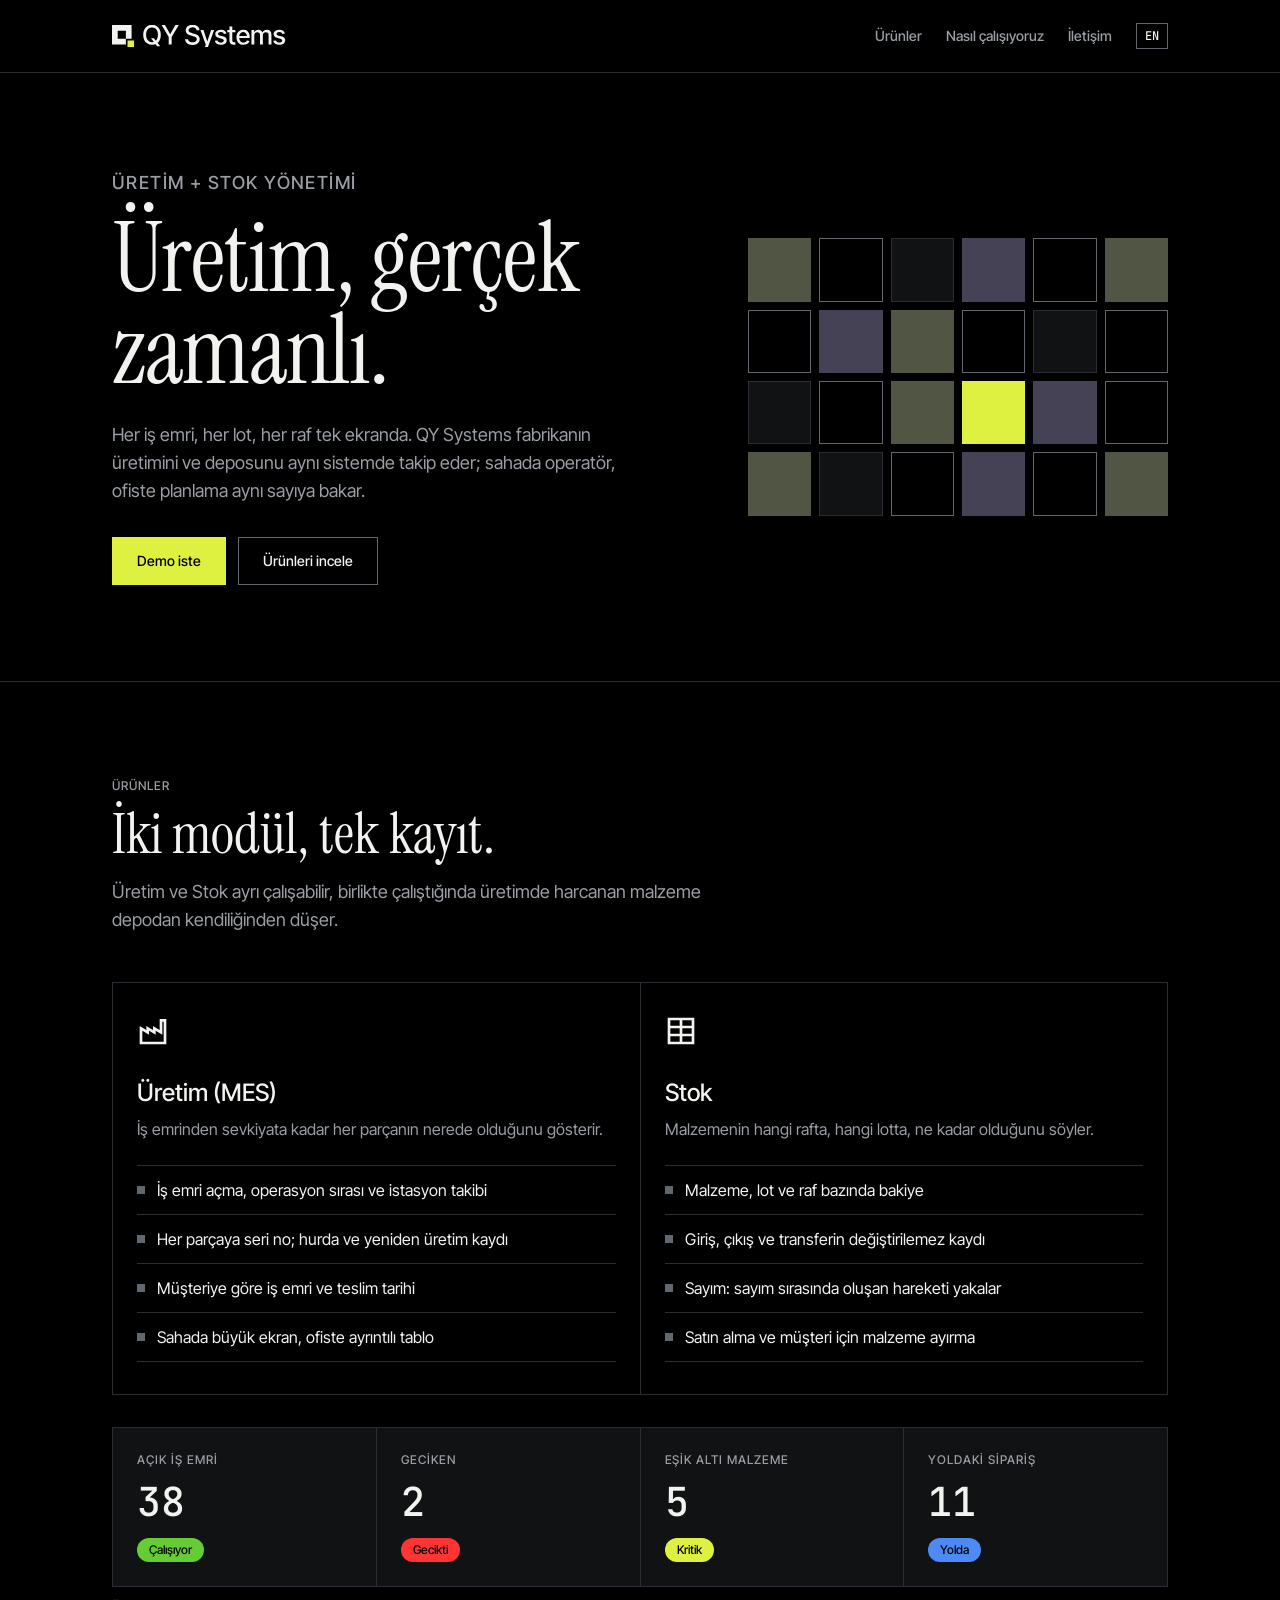
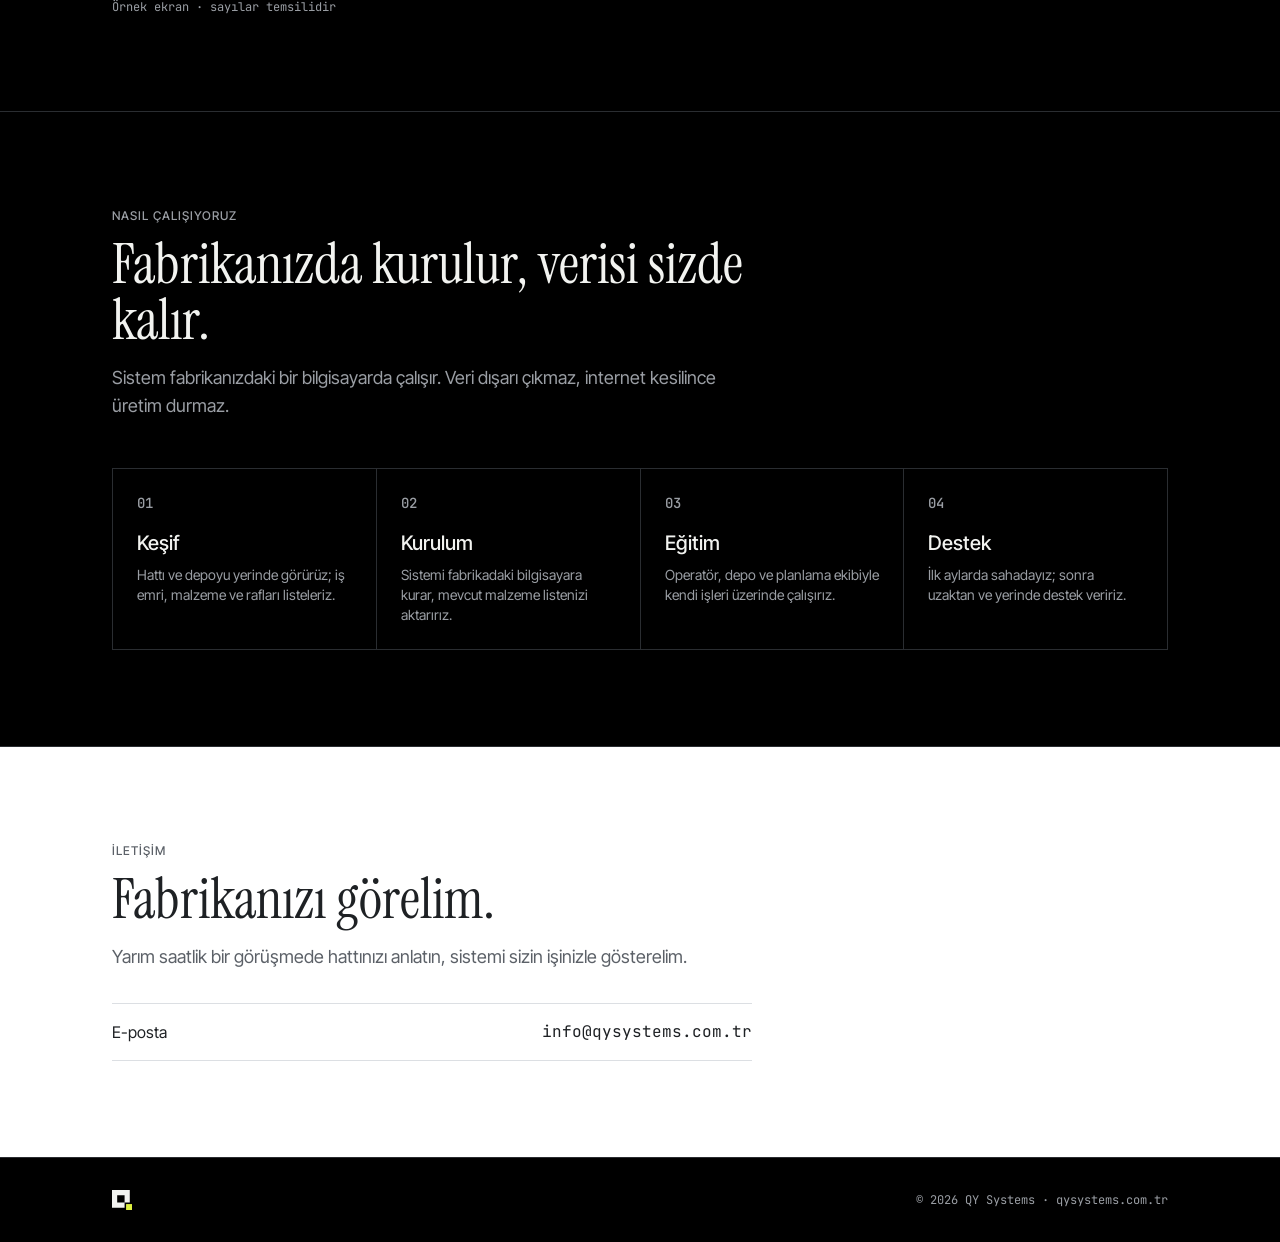
==== commit 0d4edab8: "Site: QY Systems tanıtım sitesinin ilk sürümü - Türkçe ana sayfa ve İngilizce sayfa (en/) - Renk, ya" ====
--- a/index.html
+++ b/index.html
@@ -1,213 +1,126 @@
 <!doctype html>
 <html lang="tr">
 <head>
-  <meta charset="utf-8">
-  <meta name="viewport" content="width=device-width, initial-scale=1">
-  <title>QY Systems | Üretim takip sistemi</title>
-  <meta name="description" content="QY Systems, üretim yapan KOBİ'ler için iş emri, istasyon kaydı, stok ve izlenebilirliği tek yerde toplayan üretim takip sistemidir.">
-  <meta name="theme-color" content="#f1eee7">
-  <link rel="icon" href="favicon.svg" type="image/svg+xml">
-  <link rel="alternate" hreflang="tr" href="https://qysystems.com.tr/">
-  <link rel="alternate" hreflang="en" href="https://qysystems.com.tr/en/">
-  <meta property="og:title" content="QY Systems | Üretim takip sistemi">
-  <meta property="og:description" content="Her parçanın hikâyesi, kayıtlı. İş emri, istasyon kaydı, stok ve izlenebilirlik tek yerde.">
-  <meta property="og:type" content="website">
-  <meta property="og:url" content="https://qysystems.com.tr/">
-  <meta property="og:locale" content="tr_TR">
-  <link rel="stylesheet" href="style.css">
+<meta charset="utf-8">
+<meta name="viewport" content="width=device-width, initial-scale=1">
+<title>QY Systems · Üretim ve stok yönetimi</title>
+<meta name="description" content="QY Systems: fabrikalar için üretim takibi (MES) ve stok yönetimi. İş emri, lot, seri no ve raf tek ekranda.">
+<link rel="icon" href="assets/qy-favicon.svg" type="image/svg+xml">
+<link rel="alternate" hreflang="en" href="https://qysystems.com.tr/en/">
+<link rel="preconnect" href="https://fonts.googleapis.com">
+<link rel="preconnect" href="https://fonts.gstatic.com" crossorigin>
+<link href="https://fonts.googleapis.com/css2?family=Instrument+Serif&family=Inter+Tight:wght@400;500&family=JetBrains+Mono:wght@400;500&display=swap" rel="stylesheet">
+<link rel="stylesheet" href="style.css">
 </head>
 <body>
 
 <header class="top">
   <div class="wrap">
-    <a class="brand" href="./" aria-label="QY Systems ana sayfa">
-      <span class="glyph" aria-hidden="true">QY</span>
-      QY Systems
-    </a>
-    <nav class="nav" aria-label="Ana menü">
-      <a href="#moduller">Modüller</a>
-      <a href="#hat">Nasıl çalışır</a>
-      <a href="#kimler">Kimler için</a>
-      <a href="#iletisim">İletişim</a>
-      <a class="lang" href="en/" hreflang="en" aria-label="English version"><b>TR</b><span>EN</span></a>
+    <a class="logo" href="./" aria-label="QY Systems ana sayfa"><img src="assets/qy-lockup-control.svg" alt="QY Systems"></a>
+    <nav>
+      <a class="sec" href="#urunler">Ürünler</a>
+      <a class="sec" href="#nasil">Nasıl çalışıyoruz</a>
+      <a class="sec" href="#iletisim">İletişim</a>
+      <a class="lang" href="en/" hreflang="en" lang="en">EN</a>
     </nav>
   </div>
 </header>
 
 <main>
-
-<div class="hero">
+<section class="hero">
   <div class="wrap">
     <div>
-      <div class="docline mono"><span>Üretim takip sistemi</span><span>KOBİ'ler için</span></div>
-      <h1>Her parçanın hikâyesi, <span class="mark">kayıtlı.</span></h1>
-      <p class="lead">QY Systems iş emrini, istasyondaki her adımı, stoğu ve izlenebilirliği tek yerde toplar. Hangi parça hangi adımda, hangi malzemeyle, kimin elinden geçti: birkaç saniyede görürsünüz.</p>
+      <p class="label">Üretim + Stok yönetimi</p>
+      <h1>Üretim, gerçek zamanlı.</h1>
+      <p>Her iş emri, her lot, her raf tek ekranda. QY Systems fabrikanın üretimini ve deposunu aynı sistemde takip eder; sahada operatör, ofiste planlama aynı sayıya bakar.</p>
       <div class="actions">
-        <a class="btn" href="#iletisim">Tanışalım <span aria-hidden="true">→</span></a>
-        <a class="link" href="#moduller">Neler yaptığına bakın</a>
+        <a class="btn primary" href="#iletisim">Demo iste</a>
+        <a class="btn" href="#urunler">Ürünleri incele</a>
       </div>
     </div>
-
-    <figure class="traveler" aria-label="Örnek iş emri kartı">
-      <div class="tv-head">
-        <div><span class="tv-label mono">Seri no</span><span class="tv-val">TB-0042</span></div>
-        <div><span class="tv-label mono">İş emri</span><span class="tv-val">100318</span></div>
-        <div><span class="tv-label mono">Ürün</span><span class="tv-val">Tüp Ø120</span></div>
-        <div><span class="tv-label mono">Resim rev.</span><span class="tv-val">C</span></div>
-      </div>
-      <ol class="tv-steps">
-        <li><span class="n">01</span><span class="t">Sarım<small>08:42 · A. Yılmaz</small></span><span class="st done">Tamam</span></li>
-        <li><span class="n">02</span><span class="t">Kürleme<small>11:15 · 120 °C · sınır içinde</small></span><span class="st done">Tamam</span></li>
-        <li><span class="n">03</span><span class="t">Kesme ve taşlama<small>13:05 · M. Demir</small></span><span class="st now">Sürüyor</span></li>
-        <li><span class="n">04</span><span class="t">Son kontrol<small>Ölçü ve görsel kontrol</small></span><span class="st wait">Bekliyor</span></li>
-      </ol>
-      <div class="tv-lots">
-        <span class="tv-label mono">Kullanılan malzeme</span>
-        <span class="lot">Cam elyaf · LOT 2309-14</span>
-        <span class="lot">Reçine · LOT 2310-02</span>
-      </div>
-    </figure>
-  </div>
-</div>
-
-<section>
-  <div class="wrap">
-    <div class="sec-head">
-      <div class="sec-no">01</div>
-      <div>
-        <h2>Kâğıt form, Excel ve depo defteri yerine tek kayıt.</h2>
-        <p>Atölyede bilgi bugün birkaç yere dağılmış durumda. QY Systems bunları tek bir sistemde toplar; her kayıt bir kez girilir, herkes aynı bilgiyi görür.</p>
-      </div>
-    </div>
-    <div class="versus">
-      <div class="before">
-        <span class="mono">Bugün</span>
-        <h3>Kâğıtta ve Excel'de</h3>
-        <ul>
-          <li>Form dolduruluyor, sonra bir yerde kayboluyor.</li>
-          <li>Hangi parçaya hangi lot malzeme gittiği sonradan bulunamıyor.</li>
-          <li>Depodaki miktar ile defterdeki tutmuyor.</li>
-          <li>Müşteri belge isteyince günlerce dosya aranıyor.</li>
-        </ul>
-      </div>
-      <div class="after">
-        <span class="mono">QY Systems ile</span>
-        <h3>Tek sistemde</h3>
-        <ul>
-          <li>Operatör adımı ekrandan kaydeder, kayıt anında herkese görünür.</li>
-          <li>Seri numarasından malzeme lotuna iki yönde inilir.</li>
-          <li>Malzeme üretim ilerledikçe stoktan kendiliğinden düşer.</li>
-          <li>Uygunluk belgesi ve raporlar birkaç tıkla hazır.</li>
-        </ul>
-      </div>
+    <div class="rack" aria-hidden="true">
+      <span class="f1"></span><span></span><span class="f3"></span><span class="f2"></span><span></span><span class="f1"></span>
+      <span></span><span class="f2"></span><span class="f1"></span><span></span><span class="f3"></span><span></span>
+      <span class="f3"></span><span></span><span class="f1"></span><span class="sig"></span><span class="f2"></span><span></span>
+      <span class="f1"></span><span class="f3"></span><span></span><span class="f2"></span><span></span><span class="f1"></span>
     </div>
   </div>
 </section>
 
-<section id="moduller" style="padding-top:0">
+<section class="block" id="urunler">
   <div class="wrap">
-    <div class="sec-head">
-      <div class="sec-no">02</div>
-      <div>
-        <h2>Modüller</h2>
-        <p>Teknik resimdeki parça listesi gibi: her modül tek bir işi iyi yapar, hepsi aynı kayda bağlanır.</p>
-      </div>
+    <p class="label">Ürünler</p>
+    <h2>İki modül, tek kayıt.</h2>
+    <p class="lead">Üretim ve Stok ayrı çalışabilir, birlikte çalıştığında üretimde harcanan malzeme depodan kendiliğinden düşer.</p>
+
+    <div class="grid2">
+      <article class="card">
+        <svg class="icon" viewBox="0 0 24 24" fill="none" stroke="currentColor" stroke-width="2" stroke-linecap="square" stroke-linejoin="miter" aria-hidden="true"><path d="M3 21V10l5 3V10l5 3V10l5 3V4h3v17Z"/></svg>
+        <h3>Üretim (MES)</h3>
+        <p>İş emrinden sevkiyata kadar her parçanın nerede olduğunu gösterir.</p>
+        <ul>
+          <li>İş emri açma, operasyon sırası ve istasyon takibi</li>
+          <li>Her parçaya seri no; hurda ve yeniden üretim kaydı</li>
+          <li>Müşteriye göre iş emri ve teslim tarihi</li>
+          <li>Sahada büyük ekran, ofiste ayrıntılı tablo</li>
+        </ul>
+      </article>
+      <article class="card">
+        <svg class="icon" viewBox="0 0 24 24" fill="none" stroke="currentColor" stroke-width="2" stroke-linecap="square" stroke-linejoin="miter" aria-hidden="true"><path d="M3 3h18v18H3ZM3 9h18M3 15h18M12 3v18"/></svg>
+        <h3>Stok</h3>
+        <p>Malzemenin hangi rafta, hangi lotta, ne kadar olduğunu söyler.</p>
+        <ul>
+          <li>Malzeme, lot ve raf bazında bakiye</li>
+          <li>Giriş, çıkış ve transferin değiştirilemez kaydı</li>
+          <li>Sayım: sayım sırasında oluşan hareketi yakalar</li>
+          <li>Satın alma ve müşteri için malzeme ayırma</li>
+        </ul>
+      </article>
     </div>
-    <table class="parts">
-      <thead><tr><th>Poz.</th><th>Modül</th><th>Ne işe yarar</th></tr></thead>
-      <tbody>
-        <tr><td>01</td><td>İş emri ve seri numarası</td><td>Ürünü ve adedi seçin; proses ve teknik resim revizyonu üründen gelir. Her parça kendi seri numarasıyla doğar, hatalı parça tek tuşla hurdaya ayrılır.</td></tr>
-        <tr><td>02</td><td>İstasyon ekranı</td><td>Operatör adımı tabletten ya da bilgisayardan kaydeder. Ölçülmesi gereken değerler ekranda sorulur, sınır dışı değer anında görünür.</td></tr>
-        <tr><td>03</td><td>Proses ve risk tanımları</td><td>Üretim adımlarını, kontrol değerlerini ve hata risklerini (PFMEA) bir kez tanımlayın. Değişiklikler sürüm olarak saklanır; eski iş emirleri eski sürümle kalır.</td></tr>
-        <tr><td>04</td><td>Stok ve lot takibi</td><td>Mal kabul, kalite onayı, sayım ve sevkiyat. Reçeteye göre malzeme iş emrine ayrılır, üretim ilerledikçe stoktan düşer.</td></tr>
-        <tr><td>05</td><td>İzlenebilirlik ve uygunluk belgesi</td><td>Bir seri numarasından kullanılan lotlara, bir lottan gittiği parçalara inin. Sevkiyatta uygunluk belgesini sistem hazırlar.</td></tr>
-        <tr><td>06</td><td>Raporlar</td><td>İş emri, kalite ve malzeme raporlarını filtreleyip Excel olarak alın. Denetim geldiğinde kayıt aramakla vakit kaybetmezsiniz.</td></tr>
-      </tbody>
-    </table>
+
+    <div class="kpis" aria-label="Örnek kontrol ekranı">
+      <div class="kpi"><p class="label">Açık iş emri</p><p class="num">38</p><span class="chip ok">Çalışıyor</span></div>
+      <div class="kpi"><p class="label">Geciken</p><p class="num">2</p><span class="chip al">Gecikti</span></div>
+      <div class="kpi"><p class="label">Eşik altı malzeme</p><p class="num">5</p><span class="chip sig">Kritik</span></div>
+      <div class="kpi"><p class="label">Yoldaki sipariş</p><p class="num">11</p><span class="chip in">Yolda</span></div>
+    </div>
+    <p class="note">Örnek ekran · sayılar temsilidir</p>
   </div>
 </section>
 
-<section class="line-sec" id="hat">
+<section class="block" id="nasil">
   <div class="wrap">
-    <div class="sec-head">
-      <div class="sec-no">03</div>
-      <div>
-        <h2>Büyük bir geçiş projesi yok. Bir hatla başlarız.</h2>
-        <p>İlk haftalarda kâğıt kayıtla yan yana çalışır. Ekip alıştıkça kâğıt kendiliğinden bırakılır.</p>
-      </div>
-    </div>
-    <ol class="line">
-      <li>
-        <span class="station">01</span>
-        <span class="mono">Kurulum</span>
-        <h3>Prosesinizi birlikte tanımlarız</h3>
-        <p>Ürünlerinizi, üretim adımlarınızı ve kontrol değerlerinizi sizinle oturup sisteme gireriz.</p>
-      </li>
-      <li>
-        <span class="station">02</span>
-        <span class="mono">Saha</span>
-        <h3>Kayıt istasyonda başlar</h3>
-        <p>Operatörler adımları istasyon ekranından kaydeder; depo, malzeme giriş ve çıkışını aynı sistemde yapar.</p>
-      </li>
-      <li>
-        <span class="station">03</span>
-        <span class="mono">Yönetim</span>
-        <h3>Siz izler ve raporlarsınız</h3>
-        <p>Hangi iş emri nerede, ne kadar malzeme kaldı, hangi parçada sorun çıktı: hepsi tek ekranda.</p>
-      </li>
-    </ol>
-  </div>
-</section>
-
-<section id="kimler">
-  <div class="wrap">
-    <div class="sec-head">
-      <div class="sec-no">04</div>
-      <div>
-        <h2>Büyük ERP'ler ağır, Excel yetmiyor. Arada kalan üreticiler için.</h2>
-      </div>
-    </div>
-    <div class="fit">
-      <div><span class="mono">A</span><p>Seri numaralı ya da lot takipli parça üretenler</p></div>
-      <div><span class="mono">B</span><p>Müşterisi kalite kaydı ve uygunluk belgesi isteyenler</p></div>
-      <div><span class="mono">C</span><p>Kompozit, makine, endüstriyel ekipman ve benzeri atölye üretimi yapanlar</p></div>
-      <div><span class="mono">D</span><p>Üretim kaydını bugün kâğıt formla ya da Excel ile tutanlar</p></div>
+    <p class="label">Nasıl çalışıyoruz</p>
+    <h2>Fabrikanızda kurulur, verisi sizde kalır.</h2>
+    <p class="lead">Sistem fabrikanızdaki bir bilgisayarda çalışır. Veri dışarı çıkmaz, internet kesilince üretim durmaz.</p>
+    <div class="steps">
+      <div class="step"><p class="n">01</p><h3>Keşif</h3><p>Hattı ve depoyu yerinde görürüz; iş emri, malzeme ve rafları listeleriz.</p></div>
+      <div class="step"><p class="n">02</p><h3>Kurulum</h3><p>Sistemi fabrikadaki bilgisayara kurar, mevcut malzeme listenizi aktarırız.</p></div>
+      <div class="step"><p class="n">03</p><h3>Eğitim</h3><p>Operatör, depo ve planlama ekibiyle kendi işleri üzerinde çalışırız.</p></div>
+      <div class="step"><p class="n">04</p><h3>Destek</h3><p>İlk aylarda sahadayız; sonra uzaktan ve yerinde destek veririz.</p></div>
     </div>
   </div>
 </section>
 
-<section class="band">
+<section class="block contact" id="iletisim">
   <div class="wrap">
-    <div>
-      <span class="mono">Veri güvenliği</span>
-      <h2>Verileriniz <em>fabrikanızda</em> kalır.</h2>
+    <p class="label">İletişim</p>
+    <h2>Fabrikanızı görelim.</h2>
+    <p class="lead">Yarım saatlik bir görüşmede hattınızı anlatın, sistemi sizin işinizle gösterelim.</p>
+    <div class="contact-list">
+      <a href="mailto:info@qysystems.com.tr"><span>E-posta</span><span class="v">info@qysystems.com.tr</span></a>
+      <!-- Telefon: numara belli olunca aç -->
+      <!-- <a href="tel:+90..."><span>Telefon</span><span class="v">+90 000 000 00 00</span></a> -->
     </div>
-    <p>Sistem fabrikanızdaki bir bilgisayarda çalışabilir. Üretim verileriniz başka bir yere gönderilmez; atölyedeki tablet ve bilgisayarlar web tarayıcısıyla bağlanır. Yedeklemeyi ve güncellemeyi biz kurarız.</p>
   </div>
 </section>
-
-<section class="contact" id="iletisim">
-  <div class="wrap">
-    <span class="mono">05 · İletişim</span>
-    <h2>Üretiminizi anlatın.</h2>
-    <p>Bugün nasıl kayıt tuttuğunuzu konuşalım. Size uyup uymadığına birlikte bakalım; uyuyorsa bir hatta deneyelim.</p>
-    <a class="mail" href="mailto:info@qysystems.com.tr">info@qysystems.com.tr</a>
-  </div>
-</section>
-
 </main>
 
 <footer>
   <div class="wrap">
-    <div class="titleblock">
-      <div><span class="tv-label">Firma</span><strong>QY Systems</strong></div>
-      <div><span class="tv-label">Doküman</span><strong>Tanıtım</strong></div>
-      <div><span class="tv-label">Rev.</span><strong>A</strong></div>
-      <div><span class="tv-label">Yıl</span><strong>2026</strong></div>
-      <div><span class="tv-label">Dil</span><strong>TR · <a href="en/" hreflang="en" lang="en">EN</a></strong></div>
-    </div>
+    <img src="assets/qy-mark-control.svg" alt="QY Systems">
+    <p>© 2026 QY Systems · qysystems.com.tr</p>
   </div>
 </footer>
-
 </body>
 </html>
--- a/style.css
+++ b/style.css
@@ -1,603 +1,133 @@
-/* QY Systems tanıtım sitesi.
-   Tasarım dili: teknik resim. Kâğıt zemin, ölçü ızgarası, antet tablosu,
-   seri numarası gibi eşit aralıklı etiketler. Dış kaynak (font, analiz,
-   çerez) yok. */
+/* QY Systems tanıtım sitesi — token'lar QY Systems design system'inden */
 :root {
-  color-scheme: light;
-  --paper: #f1eee7;
-  --paper-2: #e8e4da;
-  --sheet: #fbfaf6;
-  --ink: #15171a;
-  --ink-2: #4a4f57;
-  --rule: #15171a;
-  --hair: #cfc9bb;
-  --grid: rgba(35, 72, 255, 0.07);
-  --blue: #2348ff;
-  --mark: #ffd84d;
-  --ok: #1f8a4c;
-  --max: 1180px;
-  --display: "Bahnschrift", "DIN Alternate", "DIN Next", "Segoe UI Variable Display", "Segoe UI", system-ui, sans-serif;
-  --body: "Segoe UI Variable Text", "Segoe UI", system-ui, -apple-system, Roboto, "Helvetica Neue", Arial, sans-serif;
-  --mono: "Cascadia Mono", "SF Mono", Consolas, "Roboto Mono", ui-monospace, monospace;
+  --surface-000: #000000;
+  --surface-100: #111214;
+  --line-100: #2A2D31;
+  --line-200: #62676E;
+  --ink: #F2F3F0;
+  --ink-muted: #9A9EA4;
+  --signal: #DFF140;
+  --on-signal: #000000;
+  --olive: #505544;
+  --steel: #454256;
+  --positive: #66CC33;
+  --alarm: #FF3535;
+  --info: #4E8AF7;
+
+  --o-surface-000: #FFFFFF;
+  --o-surface-100: #F4F5F6;
+  --o-line-100: #DCDFE3;
+  --o-line-200: #7E848C;
+  --o-ink: #1E2124;
+  --o-ink-muted: #5C6168;
+
+  --serif: "Instrument Serif", Georgia, serif;
+  --sans: "Inter Tight", system-ui, sans-serif;
+  --mono: "JetBrains Mono", ui-monospace, monospace;
+
+  --space-1: 4px; --space-2: 8px; --space-3: 12px; --space-4: 16px;
+  --space-6: 24px; --space-8: 32px; --space-12: 48px;
+  --max: 1120px;
 }
 
-* { box-sizing: border-box; }
+* { box-sizing: border-box; margin: 0; padding: 0; }
+html { scroll-behavior: smooth; }
+body {
+  background: var(--surface-000);
+  color: var(--ink);
+  font: 400 16px/24px var(--sans);
+  -webkit-font-smoothing: antialiased;
+}
+a { color: inherit; }
+img { display: block; max-width: 100%; }
+.wrap { max-width: var(--max); margin: 0 auto; padding: 0 var(--space-4); }
+@media (min-width: 720px) { .wrap { padding: 0 var(--space-8); } }
 
-html { scroll-behavior: smooth; }
+:focus-visible { outline: 2px solid var(--signal); outline-offset: 2px; }
 
-body {
-  margin: 0;
-  background: var(--paper);
-  color: var(--ink);
-  font-family: var(--body);
-  font-size: 17px;
-  line-height: 1.6;
-  -webkit-text-size-adjust: 100%;
-}
+/* Üst şerit */
+.top { border-bottom: 1px solid var(--line-100); }
+.top .wrap { display: flex; align-items: center; justify-content: space-between; height: 72px; gap: var(--space-4); }
+.top .logo img { height: 22px; width: auto; }
+.top nav { display: flex; align-items: center; gap: var(--space-6); }
+.top nav a { text-decoration: none; font: 500 14px/20px var(--sans); color: var(--ink-muted); }
+.top nav a:hover { color: var(--ink); }
+.top nav .lang { font-family: var(--mono); font-size: 12px; border: 1px solid var(--line-200); padding: 2px var(--space-2); color: var(--ink); }
+@media (max-width: 719px) { .top nav .sec { display: none; } }
 
-a { color: inherit; }
+/* Etiket */
+.label { font: 500 12px/16px var(--sans); letter-spacing: .08em; text-transform: uppercase; color: var(--ink-muted); }
 
-.wrap {
-  max-width: var(--max);
-  margin: 0 auto;
-  padding: 0 20px;
-}
+/* Kahraman */
+.hero { padding: var(--space-12) 0; border-bottom: 1px solid var(--line-100); }
+.hero .wrap { display: grid; gap: var(--space-12); align-items: center; }
+@media (min-width: 900px) { .hero { padding: 96px 0; } .hero .wrap { grid-template-columns: 1.3fr 1fr; } }
+.hero h1 { font: 400 56px/56px var(--serif); margin: var(--space-4) 0 var(--space-6); }
+@media (min-width: 720px) { .hero h1 { font-size: 96px; line-height: 92px; letter-spacing: -0.01em; } }
+.hero p { max-width: 520px; color: var(--ink-muted); font-size: 18px; line-height: 28px; }
+.actions { display: flex; flex-wrap: wrap; gap: var(--space-3); margin-top: var(--space-8); }
+.btn { display: inline-flex; align-items: center; gap: var(--space-2); height: 48px; padding: 0 var(--space-6);
+  font: 500 14px/20px var(--sans); text-decoration: none; border: 1px solid var(--line-200); color: var(--ink); }
+.btn.primary { background: var(--signal); color: var(--on-signal); border-color: var(--signal); }
+.btn svg { width: 20px; height: 20px; }
 
-.mono {
-  font-family: var(--mono);
-  font-size: 12.5px;
-  letter-spacing: 0.06em;
-  text-transform: uppercase;
-}
+/* Raf gözleri motifi */
+.rack { display: grid; grid-template-columns: repeat(6, 1fr); gap: 8px; max-width: 420px; justify-self: end; width: 100%; }
+.rack span { aspect-ratio: 1; border: 1px solid var(--line-200); }
+.rack .f1 { background: var(--olive); border-color: var(--olive); }
+.rack .f2 { background: var(--steel); border-color: var(--steel); }
+.rack .f3 { background: var(--surface-100); border-color: var(--line-100); }
+.rack .sig { background: var(--signal); border-color: var(--signal); }
 
-.mark {
-  background: linear-gradient(transparent 58%, var(--mark) 58%, var(--mark) 92%, transparent 92%);
-  padding: 0 0.08em;
-}
+/* Bölümler */
+section.block { padding: var(--space-12) 0; border-bottom: 1px solid var(--line-100); }
+@media (min-width: 900px) { section.block { padding: 96px 0; } }
+.block h2 { font: 400 40px/44px var(--serif); margin: var(--space-3) 0 var(--space-4); max-width: 720px; }
+@media (min-width: 720px) { .block h2 { font-size: 56px; line-height: 56px; } }
+.block .lead { color: var(--ink-muted); max-width: 640px; font-size: 18px; line-height: 28px; }
 
-/* Üst menü */
-.top {
-  position: sticky;
-  top: 0;
-  z-index: 10;
-  background: var(--paper);
-  border-bottom: 1.5px solid var(--rule);
-}
+.grid2 { display: grid; gap: 1px; background: var(--line-100); border: 1px solid var(--line-100); margin-top: var(--space-12); }
+@media (min-width: 900px) { .grid2 { grid-template-columns: 1fr 1fr; } }
+.card { background: var(--surface-000); padding: var(--space-8) var(--space-6); }
+.card .icon { width: 32px; height: 32px; color: var(--ink); margin-bottom: var(--space-6); }
+.card h3 { font: 500 24px/32px var(--sans); margin-bottom: var(--space-2); }
+.card > p { color: var(--ink-muted); margin-bottom: var(--space-6); }
+.card ul { list-style: none; border-top: 1px solid var(--line-100); }
+.card li { padding: var(--space-3) 0; border-bottom: 1px solid var(--line-100); display: flex; gap: var(--space-3); }
+.card li::before { content: ""; flex: none; width: 8px; height: 8px; margin-top: 8px; background: var(--line-200); }
 
-.top .wrap {
-  display: flex;
-  align-items: stretch;
-  min-height: 60px;
-}
+/* Örnek ekran: KPI şeridi */
+.kpis { display: grid; grid-template-columns: repeat(2, 1fr); gap: 1px; background: var(--line-100); border: 1px solid var(--line-100); margin-top: var(--space-8); }
+@media (min-width: 720px) { .kpis { grid-template-columns: repeat(4, 1fr); } }
+.kpi { background: var(--surface-100); padding: var(--space-6); }
+.kpi .num { font: 500 40px/44px var(--mono); letter-spacing: -0.01em; margin: var(--space-3) 0; }
+.chip { display: inline-flex; align-items: center; height: 24px; padding: 0 var(--space-3); border-radius: 9999px;
+  font: 500 12px/16px var(--sans); color: #000; }
+.chip.ok { background: var(--positive); }
+.chip.sig { background: var(--signal); }
+.chip.al { background: var(--alarm); }
+.chip.in { background: var(--info); }
+.note { font: 400 12px/16px var(--mono); color: var(--ink-muted); margin-top: var(--space-3); }
 
-.brand {
-  display: flex;
-  align-items: center;
-  gap: 10px;
-  text-decoration: none;
-  font-family: var(--display);
-  font-weight: 700;
-  font-size: 19px;
-  letter-spacing: 0.02em;
-  padding-right: 22px;
-  border-right: 1.5px solid var(--rule);
-}
+/* Adımlar */
+.steps { display: grid; gap: 1px; background: var(--line-100); border: 1px solid var(--line-100); margin-top: var(--space-12); counter-reset: s; }
+@media (min-width: 900px) { .steps { grid-template-columns: repeat(4, 1fr); } }
+.step { background: var(--surface-000); padding: var(--space-6); }
+.step .n { font: 500 14px/20px var(--mono); color: var(--ink-muted); }
+.step h3 { font: 500 20px/28px var(--sans); margin: var(--space-4) 0 var(--space-2); }
+.step p { color: var(--ink-muted); font-size: 14px; line-height: 20px; }
 
-.brand .glyph {
-  display: grid;
-  place-items: center;
-  width: 30px;
-  height: 30px;
-  background: var(--ink);
-  color: var(--mark);
-  font-family: var(--mono);
-  font-size: 13px;
-  font-weight: 700;
-  letter-spacing: 0;
-}
+/* İletişim: Ofis modu (açık) */
+.contact { background: var(--o-surface-000); color: var(--o-ink); }
+.contact .label, .contact .lead { color: var(--o-ink-muted); }
+.contact :focus-visible { outline-color: var(--o-ink); }
+.contact-list { margin-top: var(--space-8); border-top: 1px solid var(--o-line-100); max-width: 640px; }
+.contact-list a, .contact-list div { display: flex; justify-content: space-between; gap: var(--space-4); flex-wrap: wrap;
+  padding: var(--space-4) 0; border-bottom: 1px solid var(--o-line-100); text-decoration: none; }
+.contact-list .v { font: 400 16px/24px var(--mono); }
+.contact-list a:hover .v { text-decoration: underline; }
 
-.nav {
-  display: flex;
-  align-items: stretch;
-  margin-left: auto;
-}
-
-.nav a {
-  display: flex;
-  align-items: center;
-  padding: 0 18px;
-  text-decoration: none;
-  font-size: 15px;
-  color: var(--ink-2);
-  border-left: 1px solid var(--hair);
-}
-
-.nav a:hover { color: var(--ink); background: var(--paper-2); }
-
-.nav .lang {
-  font-family: var(--mono);
-  font-size: 13px;
-  color: var(--ink);
-  border-left: 1.5px solid var(--rule);
-  gap: 6px;
-}
-
-.nav .lang b { background: var(--ink); color: var(--paper); padding: 2px 6px; font-weight: 600; }
-.nav .lang span { padding: 2px 2px; color: var(--ink-2); }
-
-@media (max-width: 820px) {
-  .nav a:not(.lang) { display: none; }
-  .brand { border-right: 0; }
-}
-
-/* Giriş */
-.hero {
-  background-color: var(--paper);
-  background-image:
-    linear-gradient(var(--grid) 1px, transparent 1px),
-    linear-gradient(90deg, var(--grid) 1px, transparent 1px);
-  background-size: 24px 24px;
-  border-bottom: 1.5px solid var(--rule);
-}
-
-.hero .wrap {
-  display: grid;
-  grid-template-columns: minmax(0, 1.15fr) minmax(0, 0.85fr);
-  gap: 56px;
-  align-items: center;
-  padding-top: 64px;
-  padding-bottom: 72px;
-}
-
-.docline {
-  display: flex;
-  flex-wrap: wrap;
-  gap: 8px 18px;
-  color: var(--blue);
-  margin-bottom: 26px;
-}
-
-.docline span::before { content: "— "; }
-.docline span:first-child::before { content: ""; }
-
-h1 {
-  font-family: var(--display);
-  font-weight: 700;
-  font-size: clamp(40px, 7vw, 76px);
-  line-height: 1.02;
-  letter-spacing: -0.02em;
-  margin: 0 0 26px;
-}
-
-.lead {
-  font-size: clamp(17px, 2vw, 19px);
-  color: var(--ink-2);
-  max-width: 560px;
-  margin: 0 0 34px;
-}
-
-.actions {
-  display: flex;
-  flex-wrap: wrap;
-  align-items: center;
-  gap: 14px 26px;
-}
-
-.btn {
-  display: inline-flex;
-  align-items: center;
-  gap: 12px;
-  padding: 15px 22px;
-  background: var(--ink);
-  color: var(--paper);
-  text-decoration: none;
-  font-weight: 600;
-  box-shadow: 5px 5px 0 var(--mark);
-  transition: transform 0.12s, box-shadow 0.12s;
-}
-
-.btn:hover { transform: translate(-2px, -2px); box-shadow: 7px 7px 0 var(--mark); }
-
-.link {
-  font-weight: 600;
-  text-decoration: none;
-  border-bottom: 1.5px solid currentColor;
-  padding-bottom: 2px;
-}
-
-.link:hover { color: var(--blue); }
-
-/* İş emri kartı (ürün görseli) */
-.traveler {
-  position: relative;
-  background: var(--sheet);
-  border: 1.5px solid var(--rule);
-  box-shadow: 10px 10px 0 rgba(21, 23, 26, 0.9);
-  transform: rotate(1.2deg);
-  font-size: 14px;
-}
-
-.traveler::before {
-  content: "";
-  position: absolute;
-  top: -11px;
-  left: 50%;
-  width: 64px;
-  height: 20px;
-  margin-left: -32px;
-  background: rgba(255, 216, 77, 0.85);
-  transform: rotate(-3deg);
-}
-
-.tv-head {
-  display: grid;
-  grid-template-columns: 1fr 1fr;
-  border-bottom: 1.5px solid var(--rule);
-}
-
-.tv-head div { padding: 10px 14px; }
-.tv-head div + div { border-left: 1px solid var(--hair); }
-.tv-head div:nth-child(n+3) { border-top: 1px solid var(--hair); }
-.tv-head div:nth-child(3) { border-left: 0; }
-
-.tv-label { display: block; color: var(--ink-2); font-size: 11px; }
-
-.tv-val {
-  font-family: var(--mono);
-  font-size: 16px;
-  font-weight: 700;
-  letter-spacing: 0.02em;
-}
-
-.tv-steps { list-style: none; margin: 0; padding: 6px 0; }
-
-.tv-steps li {
-  display: grid;
-  grid-template-columns: 28px 1fr auto;
-  gap: 10px;
-  align-items: center;
-  padding: 9px 14px;
-}
-
-.tv-steps li + li { border-top: 1px dashed var(--hair); }
-
-.tv-steps .n { font-family: var(--mono); color: var(--ink-2); font-size: 12px; }
-.tv-steps .t { font-weight: 600; }
-.tv-steps .t small { display: block; font-weight: 400; color: var(--ink-2); font-size: 12px; }
-
-.st {
-  font-family: var(--mono);
-  font-size: 11px;
-  padding: 3px 7px;
-  border: 1px solid currentColor;
-  white-space: nowrap;
-}
-
-.st.done { color: var(--ok); }
-.st.now { color: var(--ink); background: var(--mark); border-color: var(--ink); }
-.st.wait { color: #8b8f96; }
-
-.tv-lots {
-  border-top: 1.5px solid var(--rule);
-  padding: 10px 14px 12px;
-  display: flex;
-  flex-wrap: wrap;
-  gap: 6px 8px;
-  align-items: center;
-}
-
-.tv-lots .tv-label { width: 100%; }
-
-.lot {
-  font-family: var(--mono);
-  font-size: 12px;
-  background: rgba(35, 72, 255, 0.08);
-  color: var(--blue);
-  padding: 3px 8px;
-}
-
-@media (max-width: 900px) {
-  .hero .wrap { grid-template-columns: 1fr; gap: 48px; padding-top: 44px; }
-  .traveler { transform: rotate(0.8deg); margin-right: 10px; }
-}
-
-/* Ortak bölüm başlığı */
-section { padding: 88px 0; }
-
-.sec-head {
-  display: grid;
-  grid-template-columns: 120px 1fr;
-  gap: 24px;
-  margin-bottom: 44px;
-}
-
-.sec-no {
-  font-family: var(--mono);
-  font-size: 13px;
-  color: var(--blue);
-  padding-top: 12px;
-  border-top: 1.5px solid var(--blue);
-  align-self: start;
-}
-
-h2 {
-  font-family: var(--display);
-  font-weight: 700;
-  font-size: clamp(30px, 4.6vw, 48px);
-  line-height: 1.08;
-  letter-spacing: -0.015em;
-  margin: 0 0 14px;
-  max-width: 760px;
-}
-
-.sec-head p { margin: 0; color: var(--ink-2); max-width: 620px; }
-
-@media (max-width: 700px) {
-  section { padding: 64px 0; }
-  .sec-head { grid-template-columns: 1fr; gap: 14px; }
-  .sec-no { width: 80px; }
-}
-
-/* Önce / sonra */
-.versus {
-  display: grid;
-  grid-template-columns: 1fr 1fr;
-  border: 1.5px solid var(--rule);
-  background: var(--sheet);
-}
-
-.versus > div { padding: 28px 28px 20px; }
-.versus > div + div { border-left: 1.5px solid var(--rule); background: var(--ink); color: var(--paper); }
-
-.versus h3 {
-  font-family: var(--display);
-  font-size: 22px;
-  margin: 8px 0 18px;
-}
-
-.versus ul { list-style: none; margin: 0; padding: 0; }
-
-.versus li {
-  padding: 12px 0 12px 30px;
-  position: relative;
-  border-top: 1px solid var(--hair);
-}
-
-.versus > div + div li { border-top-color: #34383f; }
-
-.versus li::before {
-  position: absolute;
-  left: 0;
-  top: 12px;
-  font-family: var(--mono);
-  font-size: 14px;
-}
-
-.versus .before li { color: var(--ink-2); }
-.versus .before li::before { content: "✕"; color: #b4442f; }
-.versus .after li::before { content: "→"; color: var(--mark); }
-.versus .after .mono { color: var(--mark); }
-.versus .before .mono { color: var(--ink-2); }
-
-@media (max-width: 760px) {
-  .versus { grid-template-columns: 1fr; }
-  .versus > div + div { border-left: 0; border-top: 1.5px solid var(--rule); }
-}
-
-/* Parça listesi (modüller) */
-.parts {
-  width: 100%;
-  border-collapse: collapse;
-  border: 1.5px solid var(--rule);
-  background: var(--sheet);
-}
-
-.parts th {
-  text-align: left;
-  font-family: var(--mono);
-  font-weight: 400;
-  font-size: 12px;
-  letter-spacing: 0.06em;
-  text-transform: uppercase;
-  color: var(--ink-2);
-  padding: 10px 18px;
-  border-bottom: 1.5px solid var(--rule);
-  background: var(--paper-2);
-}
-
-.parts td {
-  padding: 22px 18px;
-  border-top: 1px solid var(--hair);
-  vertical-align: top;
-}
-
-.parts tr:first-child td { border-top: 0; }
-
-.parts td:first-child {
-  font-family: var(--mono);
-  color: var(--blue);
-  width: 70px;
-  font-size: 14px;
-}
-
-.parts td:nth-child(2) {
-  font-family: var(--display);
-  font-weight: 700;
-  font-size: 20px;
-  line-height: 1.25;
-  width: 32%;
-}
-
-.parts td:nth-child(3) { color: var(--ink-2); }
-
-.parts tbody tr:hover td { background: rgba(255, 216, 77, 0.18); }
-
-@media (max-width: 700px) {
-  .parts thead { display: none; }
-  .parts, .parts tbody, .parts tr, .parts td { display: block; width: auto; }
-  .parts tr { padding: 18px 16px; border-top: 1px solid var(--hair); }
-  .parts tr:first-child { border-top: 0; }
-  .parts td { padding: 0; border: 0; }
-  .parts td:first-child { width: auto; margin-bottom: 4px; }
-  .parts td:nth-child(2) { width: auto; margin-bottom: 6px; }
-}
-
-/* Üretim hattı (nasıl çalışır) */
-.line-sec { background: var(--paper-2); border-top: 1.5px solid var(--rule); border-bottom: 1.5px solid var(--rule); }
-
-.line {
-  list-style: none;
-  margin: 0;
-  padding: 0;
-  display: grid;
-  grid-template-columns: repeat(3, 1fr);
-  position: relative;
-}
-
-.line::before {
-  content: "";
-  position: absolute;
-  top: 27px;
-  left: 28px;
-  right: 0;
-  border-top: 2px dashed var(--ink);
-}
-
-.line li { position: relative; padding-right: 32px; }
-
-.station {
-  position: relative;
-  display: grid;
-  place-items: center;
-  width: 56px;
-  height: 56px;
-  background: var(--ink);
-  color: var(--mark);
-  font-family: var(--mono);
-  font-size: 18px;
-  font-weight: 700;
-  margin-bottom: 22px;
-}
-
-.line li:last-child .station { background: var(--mark); color: var(--ink); outline: 1.5px solid var(--ink); }
-
-.line .mono { color: var(--blue); }
-
-.line h3 {
-  font-family: var(--display);
-  font-size: 22px;
-  line-height: 1.25;
-  margin: 6px 0 8px;
-}
-
-.line p { margin: 0; color: var(--ink-2); }
-
-@media (max-width: 760px) {
-  .line { grid-template-columns: 1fr; gap: 34px; }
-  .line::before { top: 0; bottom: 0; left: 27px; right: auto; border-top: 0; border-left: 2px dashed var(--ink); }
-  .line li { display: grid; grid-template-columns: 56px 1fr; gap: 0 20px; padding-right: 0; }
-  .station { margin-bottom: 0; grid-row: span 3; }
-}
-
-/* Kimler için */
-.fit {
-  display: grid;
-  grid-template-columns: repeat(4, 1fr);
-  border: 1.5px solid var(--rule);
-  background: var(--sheet);
-}
-
-.fit div { padding: 24px 22px 26px; }
-.fit div + div { border-left: 1px solid var(--hair); }
-
-.fit .mono { color: var(--blue); display: block; margin-bottom: 10px; }
-.fit p { margin: 0; font-weight: 600; font-size: 17px; line-height: 1.4; }
-
-@media (max-width: 900px) {
-  .fit { grid-template-columns: 1fr 1fr; }
-  .fit div:nth-child(3) { border-left: 0; }
-  .fit div:nth-child(n+3) { border-top: 1px solid var(--hair); }
-}
-
-@media (max-width: 520px) {
-  .fit { grid-template-columns: 1fr; }
-  .fit div + div { border-left: 0; border-top: 1px solid var(--hair); }
-}
-
-/* Veri sizde bandı */
-.band {
-  background-color: var(--ink);
-  background-image:
-    linear-gradient(rgba(255, 255, 255, 0.05) 1px, transparent 1px),
-    linear-gradient(90deg, rgba(255, 255, 255, 0.05) 1px, transparent 1px);
-  background-size: 24px 24px;
-  color: var(--paper);
-}
-
-.band .wrap {
-  display: grid;
-  grid-template-columns: minmax(0, 1.3fr) minmax(0, 1fr);
-  gap: 48px;
-  align-items: end;
-}
-
-.band h2 { color: var(--paper); margin: 14px 0 0; }
-.band h2 em { font-style: normal; color: var(--mark); }
-.band .mono { color: var(--mark); }
-.band p { margin: 0; color: #c3c7cd; }
-
-@media (max-width: 820px) {
-  .band .wrap { grid-template-columns: 1fr; gap: 22px; }
-}
-
-/* İletişim */
-.contact .mono { color: var(--blue); }
-
-.contact h2 { margin-top: 14px; }
-
-.contact p { color: var(--ink-2); max-width: 600px; margin: 0 0 34px; }
-
-.mail {
-  display: inline-block;
-  font-family: var(--display);
-  font-weight: 700;
-  font-size: clamp(26px, 6.4vw, 64px);
-  line-height: 1.1;
-  letter-spacing: -0.02em;
-  text-decoration: none;
-  word-break: break-word;
-  background: linear-gradient(var(--mark), var(--mark)) 0 88% / 100% 0.28em no-repeat;
-  transition: background-size 0.2s;
-}
-
-.mail:hover { background-size: 100% 0.9em; }
-
-/* Antet (alt bilgi) */
-footer { padding: 0 0 40px; }
-
-.titleblock {
-  display: grid;
-  grid-template-columns: 2fr 1fr 1fr 1fr 1fr;
-  border: 1.5px solid var(--rule);
-  background: var(--sheet);
-}
-
-.titleblock div { padding: 10px 14px 12px; }
-.titleblock div + div { border-left: 1px solid var(--rule); }
-
-.titleblock .tv-label { font-family: var(--mono); text-transform: uppercase; letter-spacing: 0.06em; }
-
-.titleblock strong {
-  display: block;
-  font-family: var(--display);
-  font-size: 18px;
-}
-
-.titleblock a { text-decoration: underline; text-underline-offset: 3px; }
-
-@media (max-width: 760px) {
-  .titleblock { grid-template-columns: 1fr 1fr; }
-  .titleblock div:first-child { grid-column: 1 / -1; }
-  .titleblock div + div { border-left: 0; border-top: 1px solid var(--rule); }
-  .titleblock div:nth-child(odd):not(:first-child) { border-left: 1px solid var(--rule); }
-}
+footer { padding: var(--space-8) 0; }
+footer .wrap { display: flex; justify-content: space-between; align-items: center; gap: var(--space-4); flex-wrap: wrap; }
+footer img { height: 20px; width: auto; }
+footer p { font: 400 12px/16px var(--mono); color: var(--ink-muted); }
